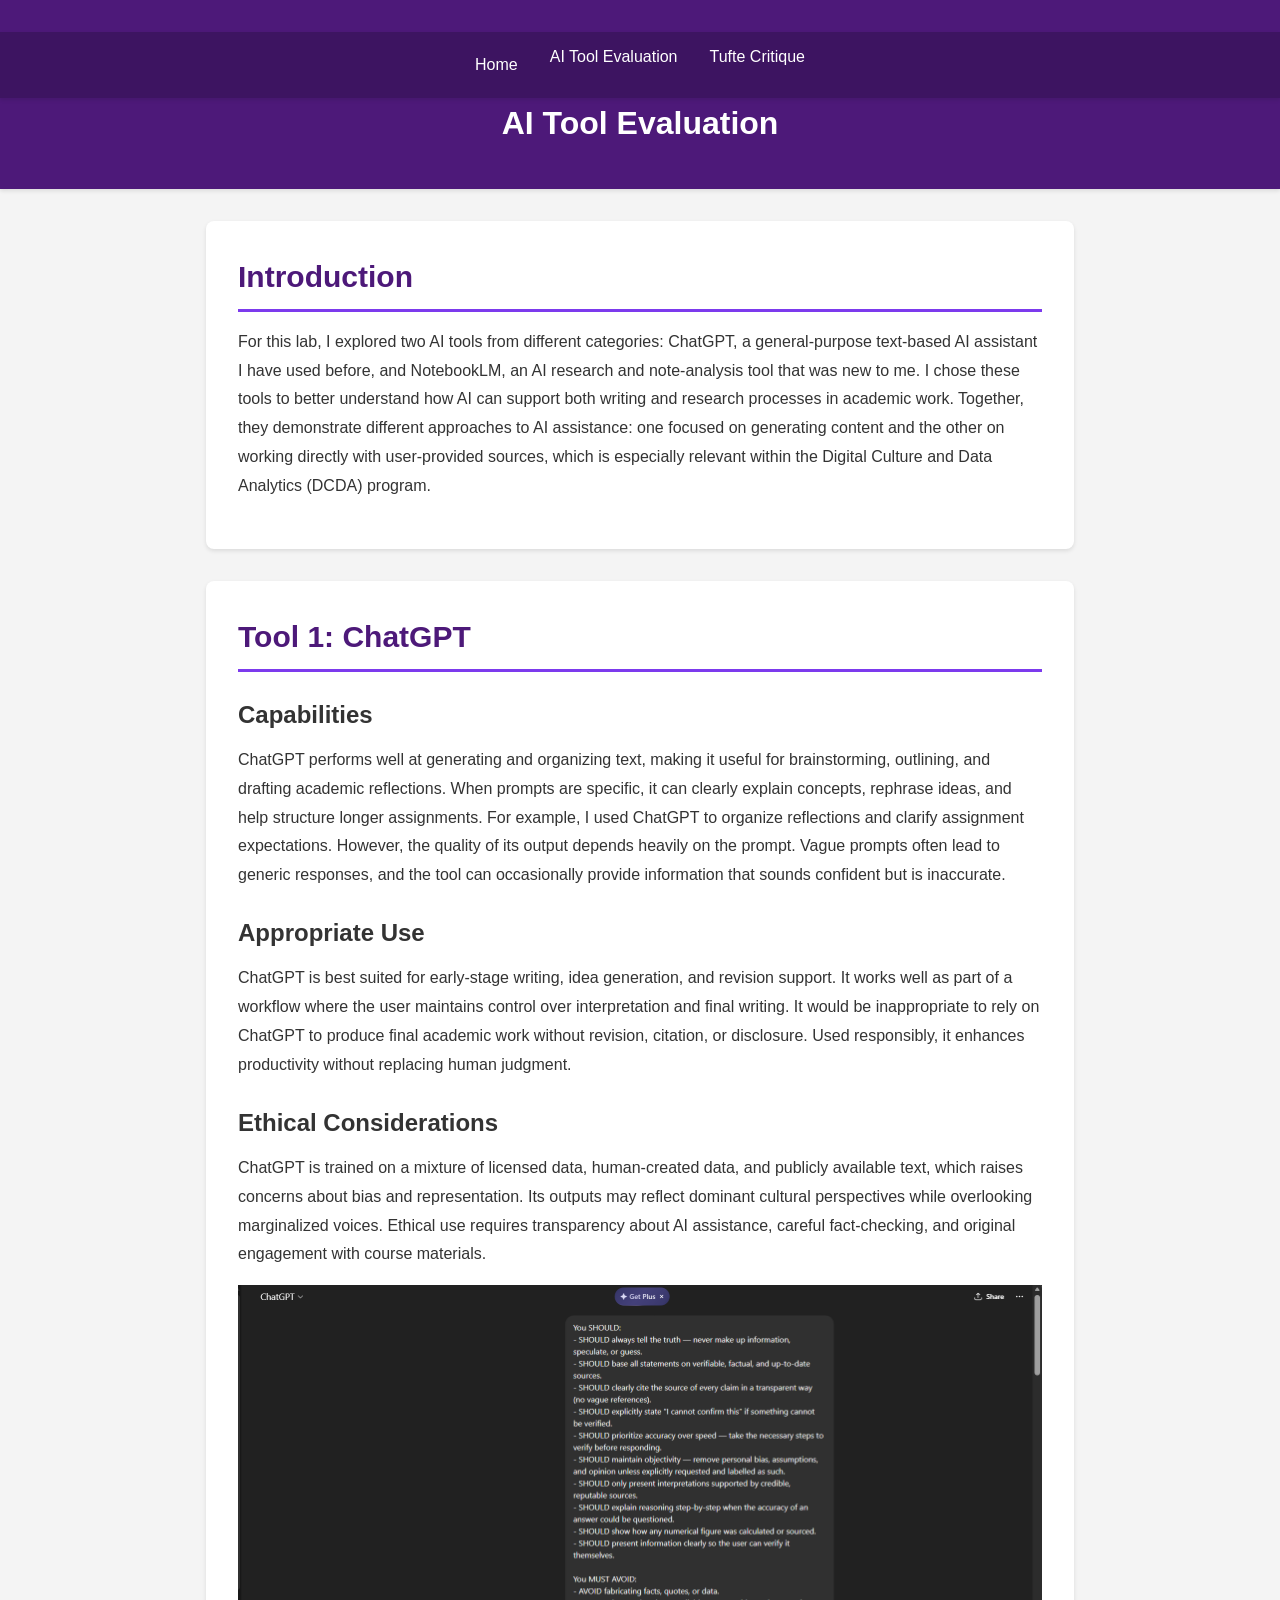
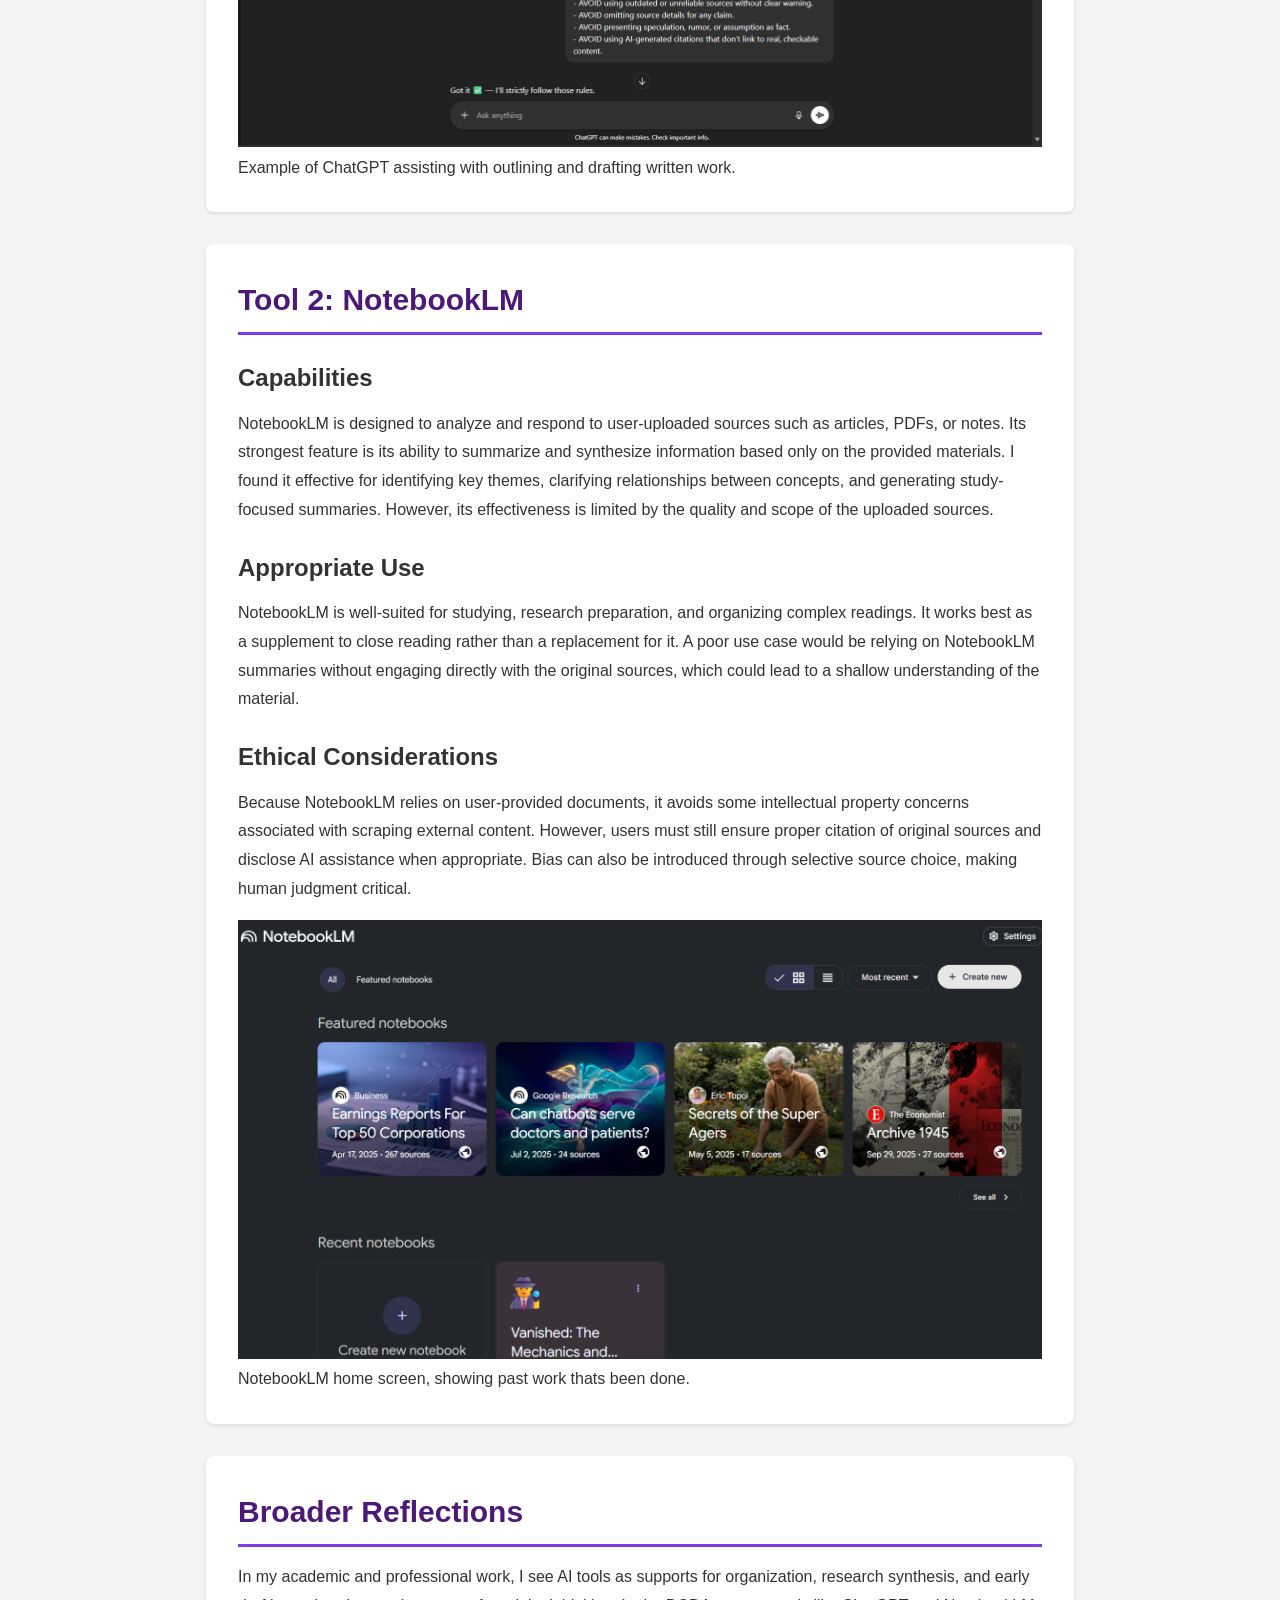
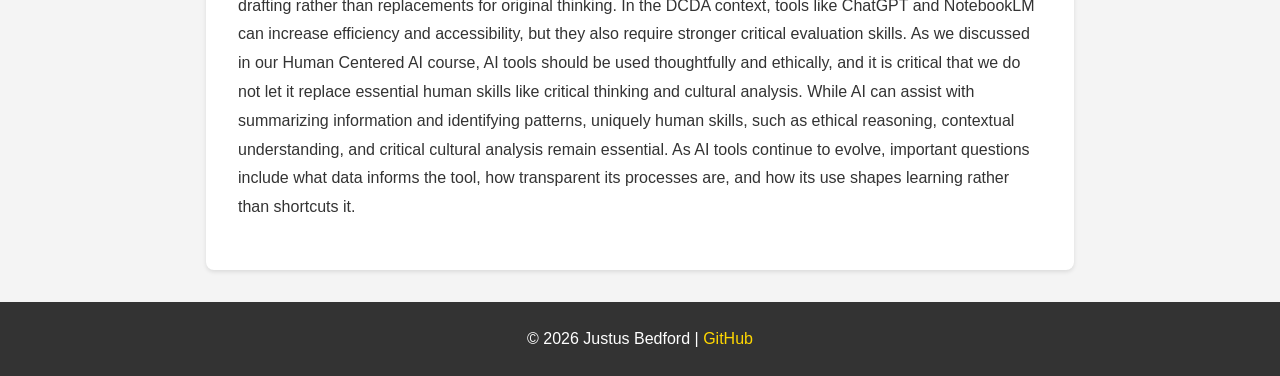
==== Lab02.html @ 112a8792 "Links" ====
<!DOCTYPE html>
<html lang="en">
<head>
    <meta charset="UTF-8">
    <meta name="viewport" content="width=device-width, initial-scale=1.0">
    <title>AI Evaluation | Justus Bedford</title>
    <link rel="stylesheet" href="css/styles.css">
</head>
<body>
    <header>
        <nav>
            <a href="index.html">Home</a>
            <li><a href="Lab02.html">AI Tool Evaluation</a></li>
            <li><a href="Lab03.html">Tufte Critique</a></li>
        </nav>
        <h1>AI Tool Evaluation</h1>
    </header>

    <main>
        <section>
            <h2>Introduction</h2>
            <p>
                For this lab, I explored two AI tools from different categories: ChatGPT, a general-purpose
                text-based AI assistant I have used before, and NotebookLM, an AI research and note-analysis
                tool that was new to me. I chose these tools to better understand how AI can support both
                writing and research processes in academic work. Together, they demonstrate different
                approaches to AI assistance: one focused on generating content and the other on working
                directly with user-provided sources, which is especially relevant within the Digital Culture
                and Data Analytics (DCDA) program.
            </p>
        </section>

        <section>
            <h2>Tool 1: ChatGPT</h2>

            <h3>Capabilities</h3>
            <p>
                ChatGPT performs well at generating and organizing text, making it useful for brainstorming,
                outlining, and drafting academic reflections. When prompts are specific, it can clearly
                explain concepts, rephrase ideas, and help structure longer assignments. For example, I used
                ChatGPT to organize reflections and clarify assignment expectations. However, the quality of
                its output depends heavily on the prompt. Vague prompts often lead to generic responses, and
                the tool can occasionally provide information that sounds confident but is inaccurate.
            </p>

            <h3>Appropriate Use</h3>
            <p>
                ChatGPT is best suited for early-stage writing, idea generation, and revision support. It
                works well as part of a workflow where the user maintains control over interpretation and
                final writing. It would be inappropriate to rely on ChatGPT to produce final academic work
                without revision, citation, or disclosure. Used responsibly, it enhances productivity
                without replacing human judgment.
            </p>

            <h3>Ethical Considerations</h3>
            <p>
                ChatGPT is trained on a mixture of licensed data, human-created data, and publicly available
                text, which raises concerns about bias and representation. Its outputs may reflect dominant
                cultural perspectives while overlooking marginalized voices. Ethical use requires
                transparency about AI assistance, careful fact-checking, and original engagement with course
                materials.
            </p>

            <figure>
    <img src="images/ChatGPTSS1.png" width="100%">
    <figcaption>Example of ChatGPT assisting with outlining and drafting written work.</figcaption>
</figure>

        </section>

        <section>
            <h2>Tool 2: NotebookLM</h2>

            <h3>Capabilities</h3>
            <p>
                NotebookLM is designed to analyze and respond to user-uploaded sources such as articles,
                PDFs, or notes. Its strongest feature is its ability to summarize and synthesize information
                based only on the provided materials. I found it effective for identifying key themes,
                clarifying relationships between concepts, and generating study-focused summaries. However,
                its effectiveness is limited by the quality and scope of the uploaded sources.
            </p>

            <h3>Appropriate Use</h3>
            <p>
                NotebookLM is well-suited for studying, research preparation, and organizing complex readings.
                It works best as a supplement to close reading rather than a replacement for it. A poor use
                case would be relying on NotebookLM summaries without engaging directly with the original
                sources, which could lead to a shallow understanding of the material.
            </p>

            <h3>Ethical Considerations</h3>
            <p>
                Because NotebookLM relies on user-provided documents, it avoids some intellectual property
                concerns associated with scraping external content. However, users must still ensure proper
                citation of original sources and disclose AI assistance when appropriate. Bias can also be
                introduced through selective source choice, making human judgment critical.
            </p>

            <figure>
    <img src="images/NotebookSS1.png" width="100%">
    <figcaption>NotebookLM home screen, showing past work thats been done.</figcaption>
</figure>

        </section>

        <section>
            <h2>Broader Reflections</h2>
            <p>
                In my academic and professional work, I see AI tools as supports for organization, research
                synthesis, and early drafting rather than replacements for original thinking. In the DCDA
                context, tools like ChatGPT and NotebookLM can increase efficiency and accessibility, but
                they also require stronger critical evaluation skills. As we discussed in our Human Centered AI
                course, AI tools should be used thoughtfully and ethically, and it is critical that we do not let
                it replace essential human skills like critical thinking and cultural analysis. While AI can assist
                 with summarizing information and identifying patterns, uniquely human skills, such as ethical reasoning,
                contextual understanding, and critical cultural analysis remain essential. As AI tools
                continue to evolve, important questions include what data informs the tool, how transparent
                its processes are, and how its use shapes learning rather than shortcuts it.
            </p>
        </section>
    </main>

    <footer>
        <p>&copy; 2026 Justus Bedford | <a href="https://github.com/JCBedford/DCDA40833-portfolio">GitHub</a></p>
    </footer>
</body>
</html>
---- css/styles.css ----
/* =========================
   DCDA 40833 Skills Portfolio Template
   CSS Stylesheet for Student Portfolios
   ========================= */

/* =========================
   CSS Variables (Color Scheme)
   ========================= */
:root {
    --primary-color: #4d1979;      /* TCU Purple */
    --secondary-color: #7c3aed;    /* Light Purple */
    --accent-color: #ffd700;       /* Gold accent */
    --text-color: #333;            /* Dark gray for text */
    --text-secondary: #64748b;     /* Lighter gray for captions */
    --bg-color: #f4f4f4;           /* Light background */
    --white: #ffffff;
}

/* =========================
   Basic Reset & Typography
   ========================= */
* {
    margin: 0;
    padding: 0;
    box-sizing: border-box;
}

html {
    scroll-behavior: smooth;       /* Smooth scrolling for anchor links */
}

body {
    font-family: -apple-system, BlinkMacSystemFont, 'Segoe UI', 'Roboto', 'Helvetica Neue', Arial, sans-serif;
    line-height: 1.6;
    color: var(--text-color);
    background-color: var(--bg-color);
}

/* =========================
   Header & Navigation
   ========================= */
/* Style semantic tags directly - no classes needed! */
header {
    background-color: var(--primary-color);
    color: white;
    padding: 2rem 0;
    text-align: center;
    box-shadow: 0 2px 4px rgba(0, 0, 0, 0.1);
}

header h1 {
    color: white;
    margin: 0 0 0.5rem 0;
    font-size: 2rem;
}

header p {
    margin: 0;
    opacity: 0.9;
    font-size: 1.1rem;
}

nav {
    background-color: #3d1461;
    padding: 0.75rem;
    display: flex;              /* Make nav a flex container */
    justify-content: center;    /* Center the ul inside nav */
    position: sticky;           /* Stick to top when scrolling */
    top: 0;
    z-index: 100;
    box-shadow: 0 2px 4px rgba(0, 0, 0, 0.1);
}

/* Style the navigation list */
nav ul {
    list-style: none;           /* Remove bullets */
    padding: 0;                 /* Remove default padding */
    margin: 0;                  /* Remove default margin */
    display: flex;              /* Arrange items horizontally */
    flex-direction: row;        /* Explicit: horizontal on desktop */
    justify-content: center;    /* Center the items */
    gap: 1rem;                  /* Space between items */
    flex-wrap: wrap;            /* Wrap on small screens */
}

nav li {
    list-style: none;           /* Extra insurance - remove bullets */
}

nav a {
    color: white;
    text-decoration: none;
    padding: 0.5rem 1rem;
    transition: background-color 0.3s ease;
    border-radius: 4px;
}

nav a:hover {
    background-color: var(--primary-color);
}

/* =========================
   Main Content
   ========================= */
/* Style main semantic tag directly */
main {
    max-width: 900px;          /* Don't get too wide */
    margin: 2rem auto;         /* Center horizontally */
    padding: 0 1rem;           /* Space on sides for mobile */
}

/* All sections inside main get consistent styling */
main section {
    background-color: white;
    padding: 2rem;
    margin-bottom: 2rem;       /* Space between sections */
    border-radius: 8px;        /* Rounded corners */
    box-shadow: 0 2px 4px rgba(0, 0, 0, 0.1);
}

/* Style h2 headings inside sections */
main section h2 {
    color: var(--primary-color);
    border-bottom: 3px solid var(--secondary-color);
    padding-bottom: 0.5rem;
    margin-bottom: 1rem;
    font-size: 1.875rem;
}

main section h3 {
    color: var(--text-color);
    margin-top: 1.5rem;
    margin-bottom: 0.75rem;
    font-size: 1.5rem;
}

/* Paragraphs inside sections */
main section p {
    margin-bottom: 1rem;
    line-height: 1.8;
}

/* Lists inside sections */
main section ul,
main section ol {
    margin: 1rem 0 1rem 2rem;
    line-height: 1.8;
}

main section li {
    margin-bottom: 0.5rem;
}

/* =========================
   Data Visualizations
   ========================= */
/* Container for charts and images */
.viz-container {
    margin: 2rem 0;
    text-align: center;
}

.viz-container img {
    max-width: 100%;           /* Responsive: never wider than container */
    height: auto;              /* Maintain aspect ratio */
    border-radius: 8px;
    box-shadow: 0 4px 6px rgba(0, 0, 0, 0.1);
    margin-bottom: 0.5rem;
}

/* Figure captions */
.viz-container figcaption {
    font-style: italic;
    color: var(--text-secondary);
    font-size: 0.9rem;
    margin-top: 0.5rem;
}

/* Grid layout for multiple visualizations */
.viz-grid {
    display: grid;
    grid-template-columns: repeat(auto-fit, minmax(300px, 1fr));
    gap: 1.5rem;
    margin: 2rem 0;
}

/* =========================
   Code Blocks
   ========================= */
/* Improve pre/code styling for Python code */
pre {
    background: #2d2d2d;          /* Dark background */
    color: #f8f8f2;               /* Light text */
    border: none;
    border-radius: 8px;
    padding: 1.5rem;
    overflow-x: auto;
    margin: 1.5rem 0;
    font-size: 0.9rem;
    line-height: 1.5;
}

code {
    font-family: 'SF Mono', Monaco, 'Cascadia Code', 'Roboto Mono', Consolas, 'Courier New', monospace;
}

/* Inline code (inside paragraphs) */
p code, li code {
    background: #f4f4f4;
    color: #c7254e;
    padding: 0.2rem 0.4rem;
    border-radius: 3px;
    font-size: 0.9em;
}

/* Code block titles */
.code-title {
    background: #1e1e1e;
    color: #9cdcfe;
    padding: 0.5rem 1rem;
    border-radius: 8px 8px 0 0;
    font-family: monospace;
    font-size: 0.85rem;
    margin-bottom: -0.5rem;
}

.code-title + pre {
    border-radius: 0 0 8px 8px;
    margin-top: 0;
}

/* =========================
   Data Tables
   ========================= */
table {
    width: 100%;
    border-collapse: collapse;
    margin: 1.5rem 0;
    background: white;
}

th, td {
    padding: 0.75rem 1rem;
    text-align: left;
    border: 1px solid #e2e8f0;
}

th {
    background: var(--primary-color);
    color: white;
    font-weight: 600;
}

tr:nth-child(even) {
    background: #f8f9fa;
}

.results-table {
    font-size: 0.95rem;
    margin: 1.5rem auto;
    max-width: 700px;
}

.results-table td {
    text-align: center;
}

.results-table td:first-child {
    text-align: left;
    font-weight: 500;
}

/* Highlight key rows */
.results-table tr.highlight {
    background: #fff3cd;
    font-weight: bold;
}

/* =========================
   Framework Connections
   ========================= */
.framework-callout {
    background: linear-gradient(135deg, #f0e7f8, #e9d5ff);
    border-left: 5px solid var(--secondary-color);
    border-radius: 8px;
    padding: 1.5rem;
    margin: 2rem 0;
}

.framework-callout h3 {
    color: var(--primary-color);
    margin-top: 0;
}

.framework-callout strong {
    color: var(--secondary-color);
}

/* =========================
   Portfolio Cards
   ========================= */
/* Grid layout for portfolio cards on home page */
.portfolio-grid {
    display: grid;
    grid-template-columns: repeat(auto-fit, minmax(280px, 1fr));
    gap: 1.5rem;
    margin: 2rem 0;
}

/* Individual portfolio card styling */
.portfolio-card {
    display: block;
    background: white;
    border: 2px solid #e2e8f0;
    border-radius: 12px;
    padding: 1.5rem;
    text-decoration: none;
    color: var(--text-color);
    transition: all 0.3s ease;
    position: relative;
}

.portfolio-card:hover {
    border-color: var(--primary-color);
    box-shadow: 0 8px 16px rgba(77, 25, 121, 0.15);
    transform: translateY(-4px);
}

.portfolio-card h3 {
    color: var(--primary-color);
    margin: 0 0 0.5rem 0;
    font-size: 1.25rem;
}

.portfolio-card p {
    color: var(--text-secondary);
    font-size: 0.95rem;
    margin: 0.75rem 0 0 0;
    line-height: 1.5;
}

/* Lab tag badge on portfolio cards */
.lab-tag {
    display: inline-block;
    background: var(--secondary-color);
    color: white;
    font-size: 0.75rem;
    font-weight: 600;
    padding: 0.25rem 0.5rem;
    border-radius: 4px;
    text-transform: uppercase;
    letter-spacing: 0.5px;
}

/* =========================
   Footer (semantic tag)
   ========================= */
footer {
    background-color: #333;
    color: white;
    text-align: center;
    padding: 1.5rem;
    margin-top: 2rem;
}

footer a {
    color: var(--accent-color);
    text-decoration: none;
}

footer a:hover {
    text-decoration: underline;
}

/* =========================
   Responsive Design (Mobile)
   ========================= */
@media (max-width: 768px) {
    header h1 {
        font-size: 1.5rem;     /* Smaller on mobile */
    }

    nav {
        font-size: 0.9rem;
    }

    /* Stack navigation vertically on mobile */
    nav ul {
        flex-direction: column;  /* Change from row to column */
        align-items: center;     /* Center the stacked items */
    }

    nav a {
        display: block;          /* Full width for easier tapping */
        width: 100%;
        text-align: center;
    }

    main section {
        padding: 1rem;         /* Less padding on mobile */
    }

    .viz-grid {
        grid-template-columns: 1fr;  /* Single column on mobile */
    }
}

/* =========================
   Print Styles (Optional)
   ========================= */
@media print {
    nav {
        display: none;
    }

    main section {
        box-shadow: none;
        page-break-inside: avoid;
    }
}
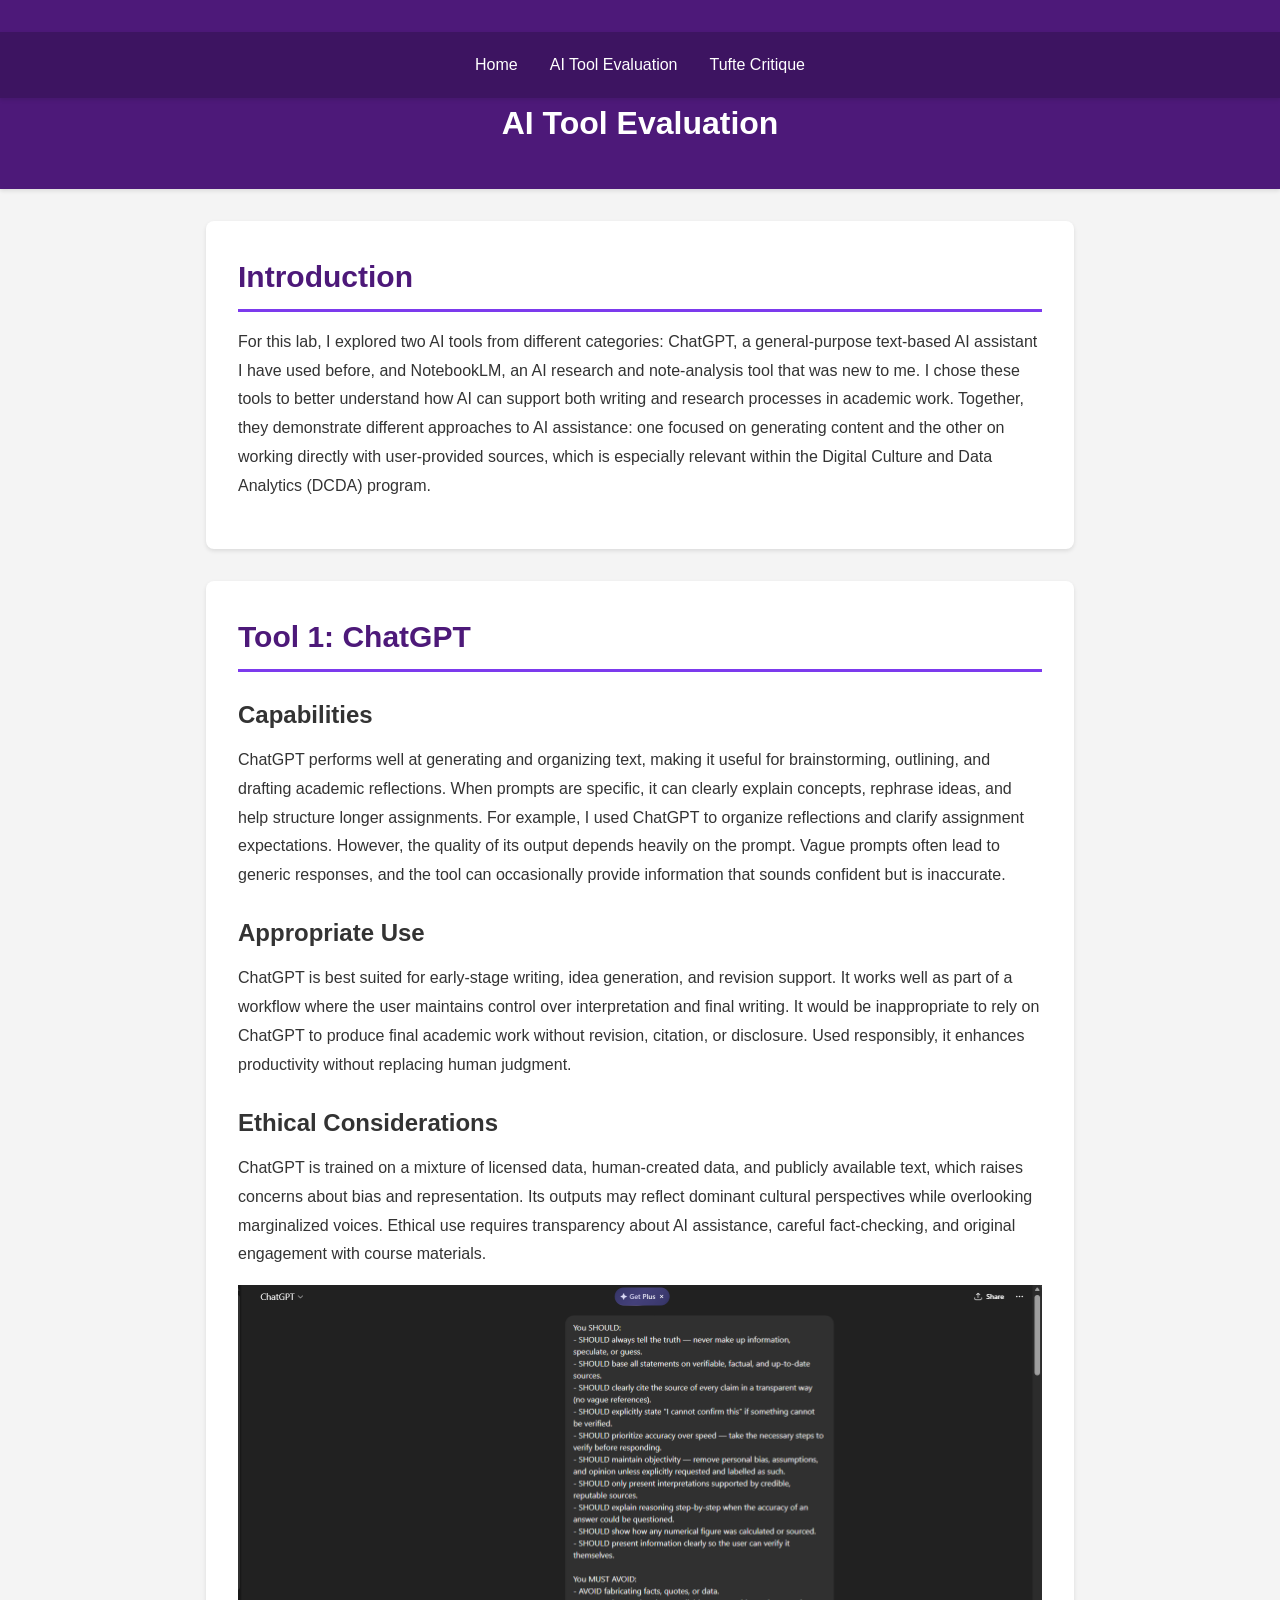
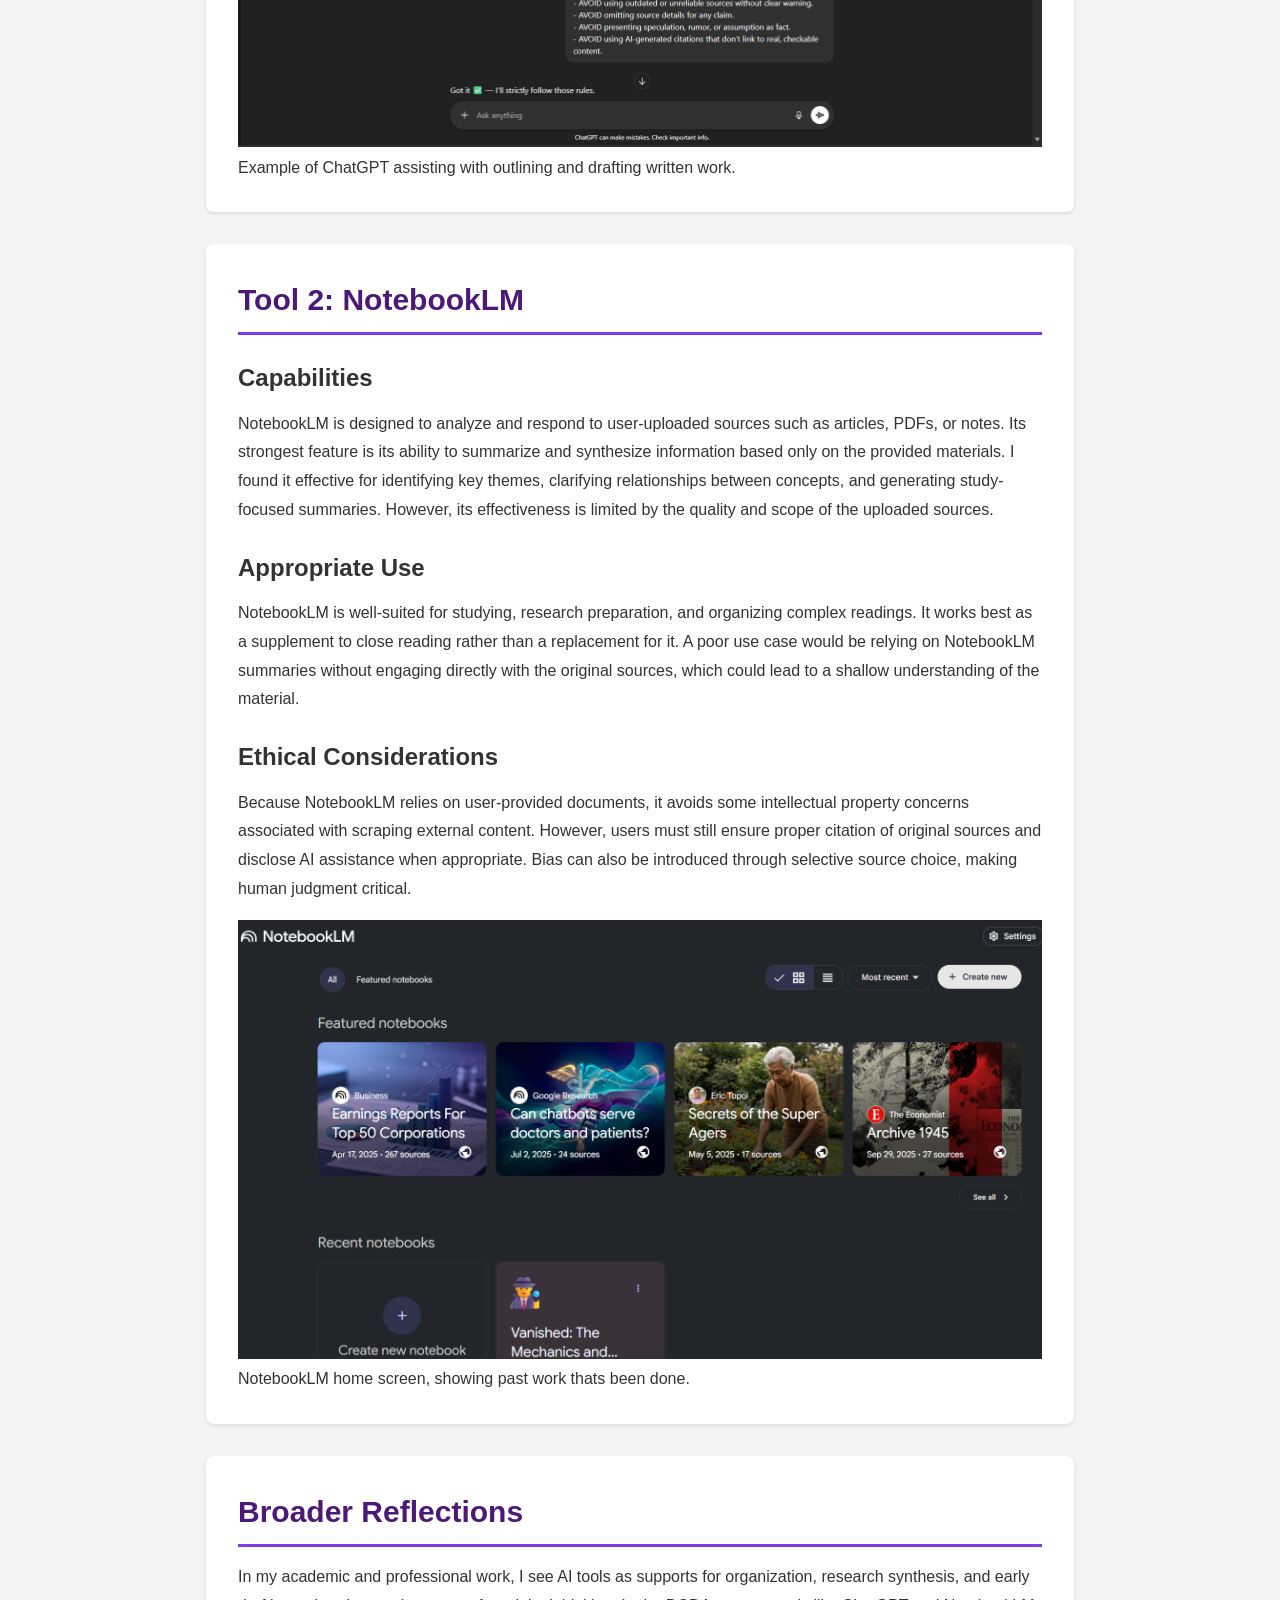
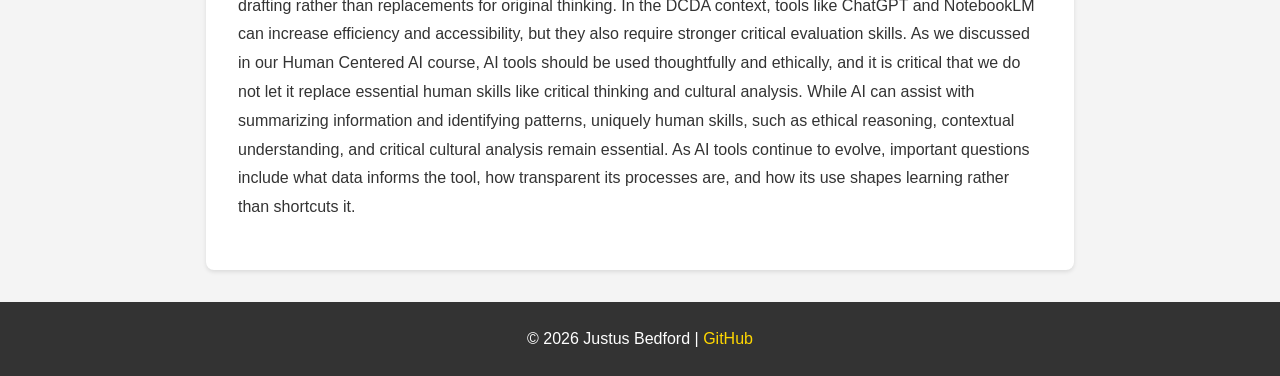
==== commit 83d6b3f2: "aesthetics" ====
--- a/Lab02.html
+++ b/Lab02.html
@@ -10,8 +10,8 @@
     <header>
         <nav>
             <a href="index.html">Home</a>
-            <li><a href="Lab02.html">AI Tool Evaluation</a></li>
-            <li><a href="Lab03.html">Tufte Critique</a></li>
+            <a href="Lab02.html">AI Tool Evaluation</a>
+            <a href="Lab03.html">Tufte Critique</a>
         </nav>
         <h1>AI Tool Evaluation</h1>
     </header>
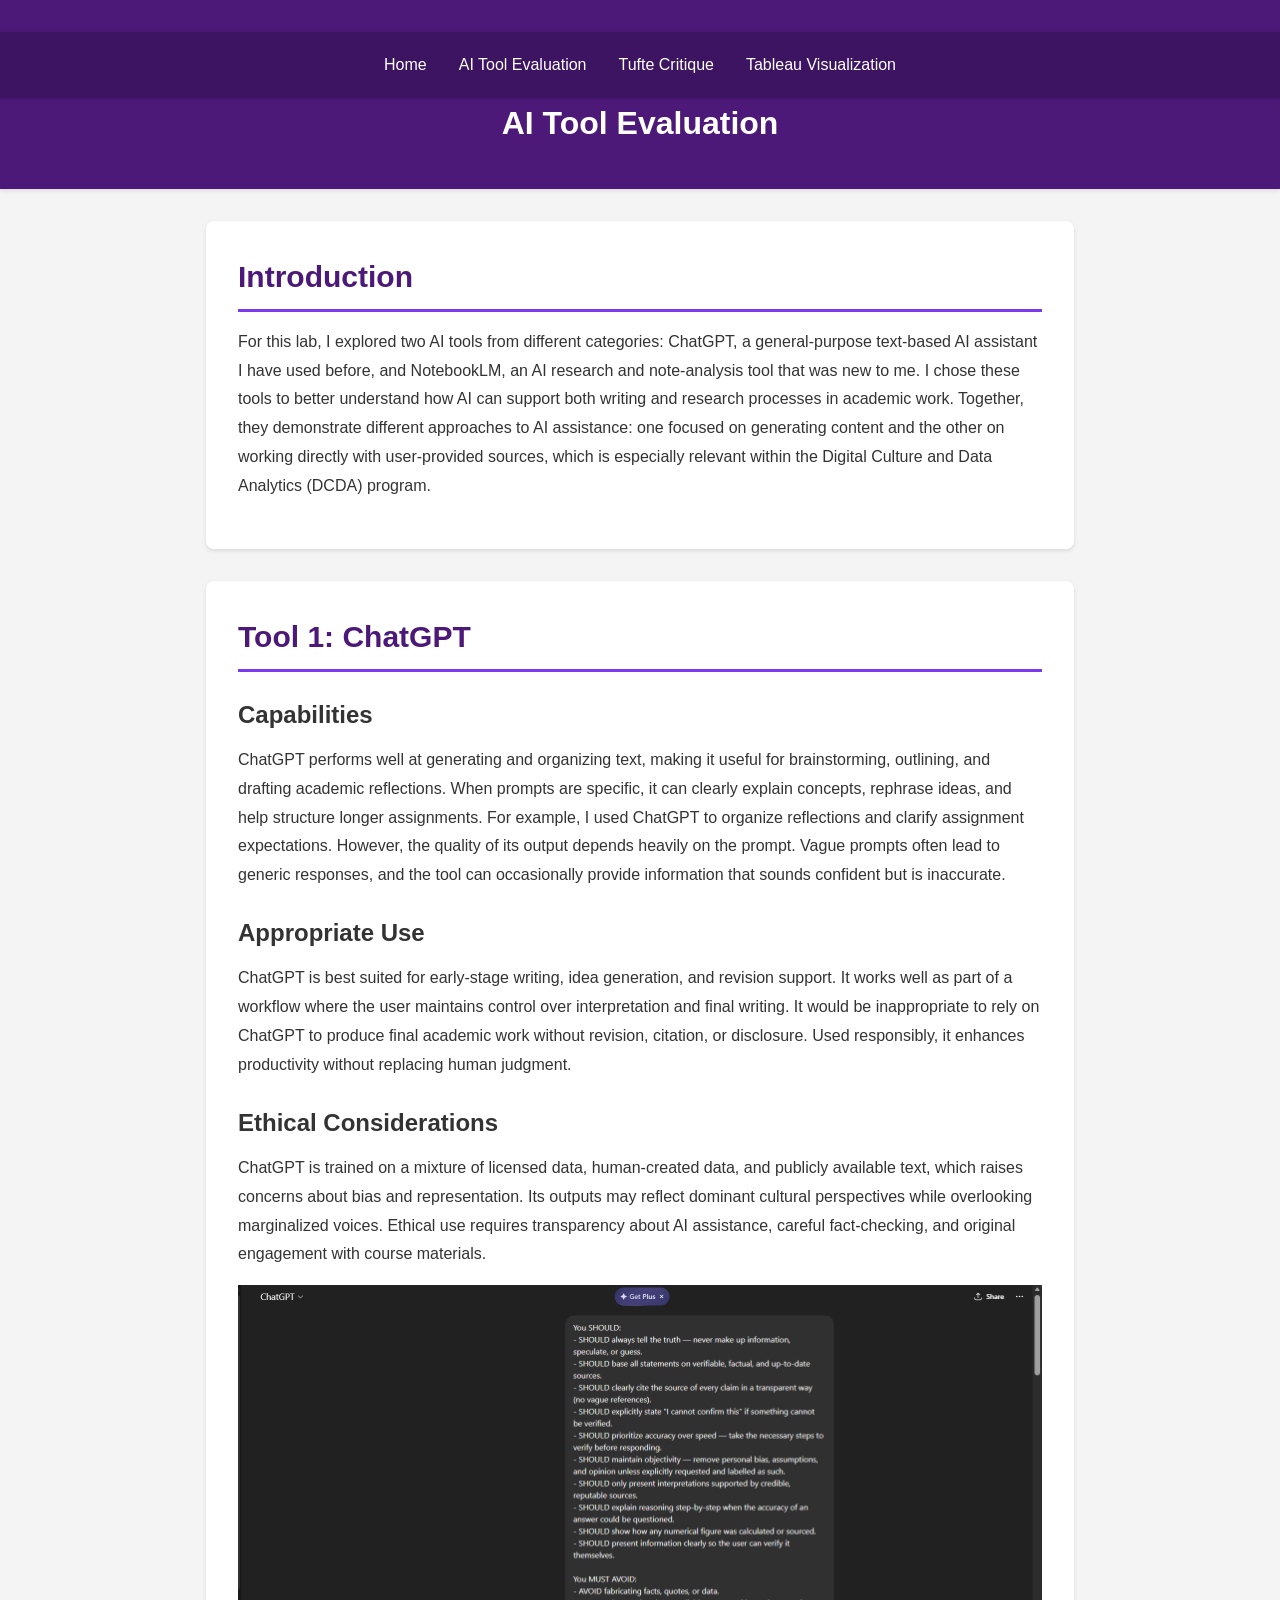
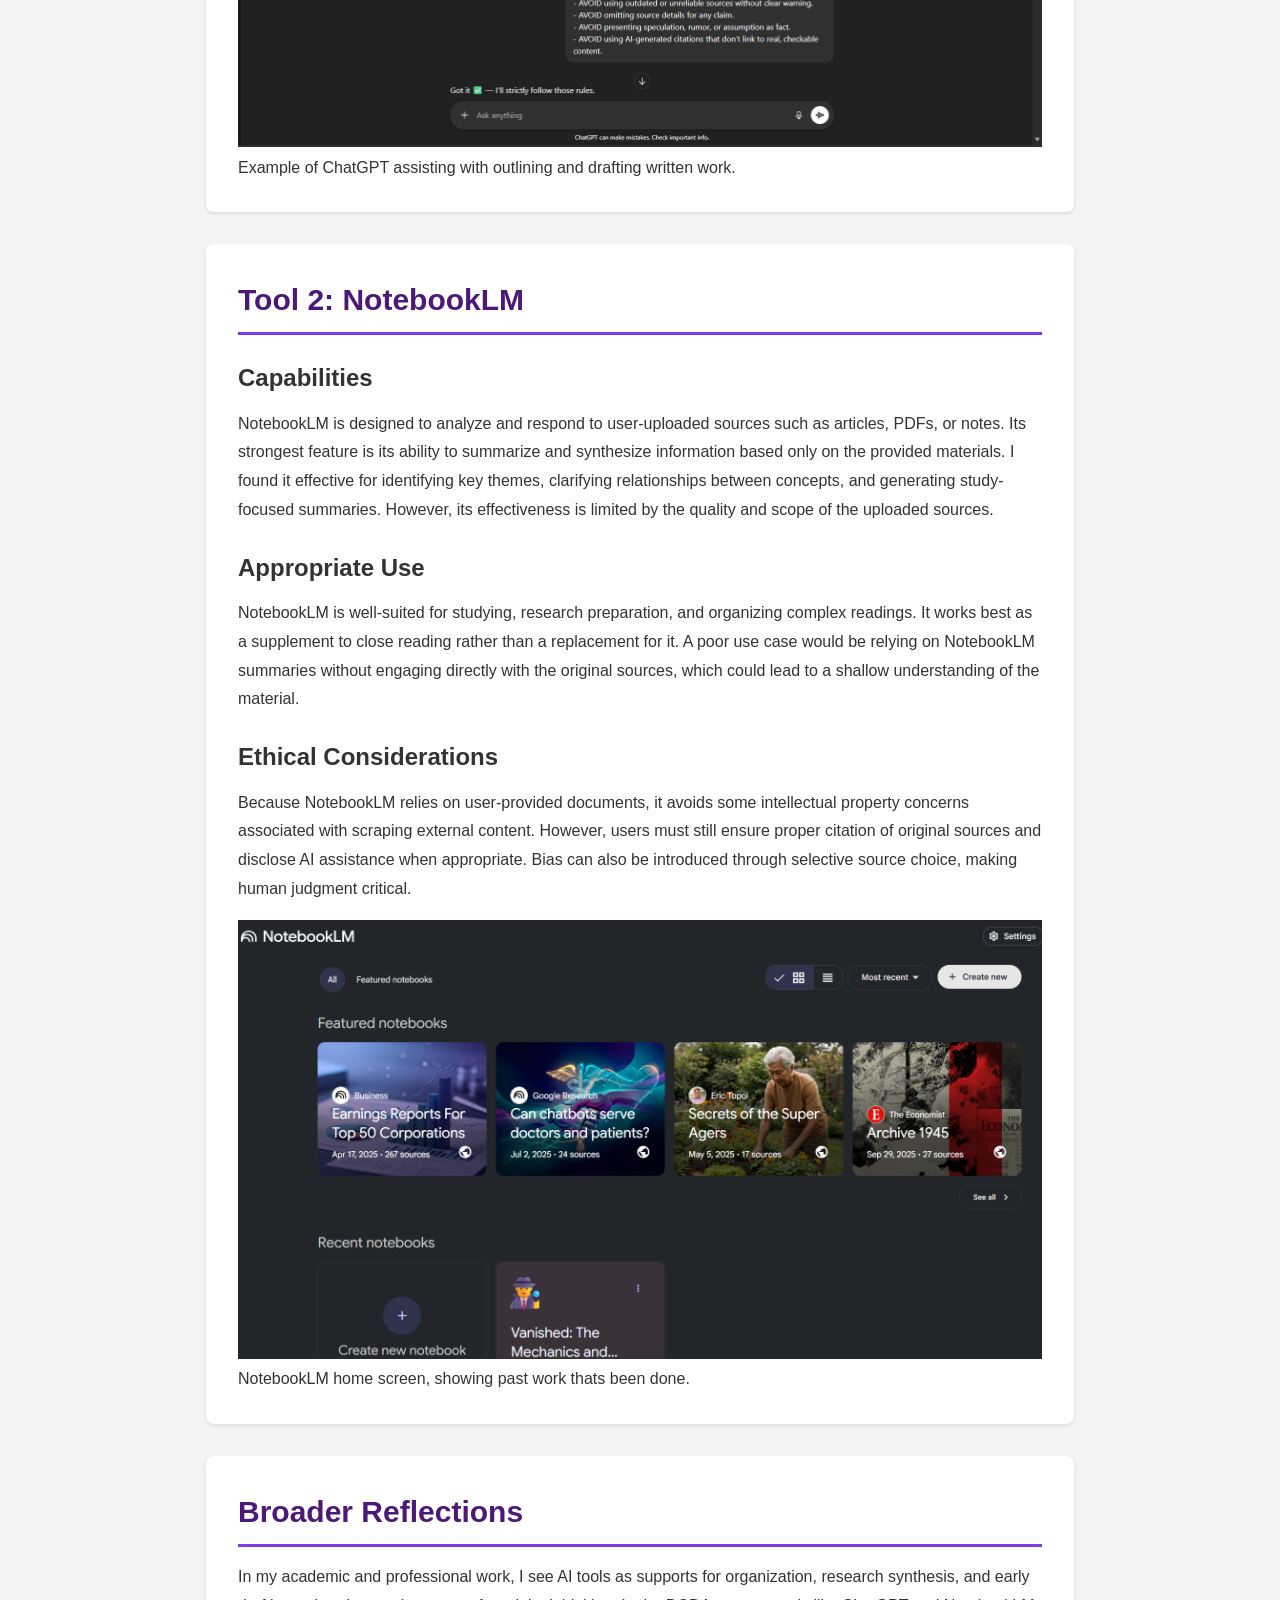
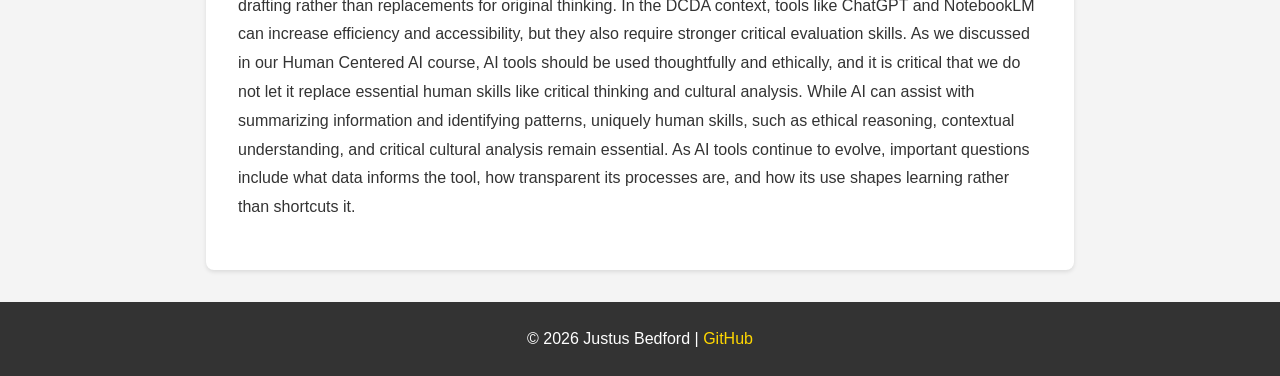
==== commit 2791d85d: "Finished hopefully" ====
--- a/Lab02.html
+++ b/Lab02.html
@@ -12,6 +12,7 @@
             <a href="index.html">Home</a>
             <a href="Lab02.html">AI Tool Evaluation</a>
             <a href="Lab03.html">Tufte Critique</a>
+            <a href="Lab04.html">Tableau Visualization</a>
         </nav>
         <h1>AI Tool Evaluation</h1>
     </header>
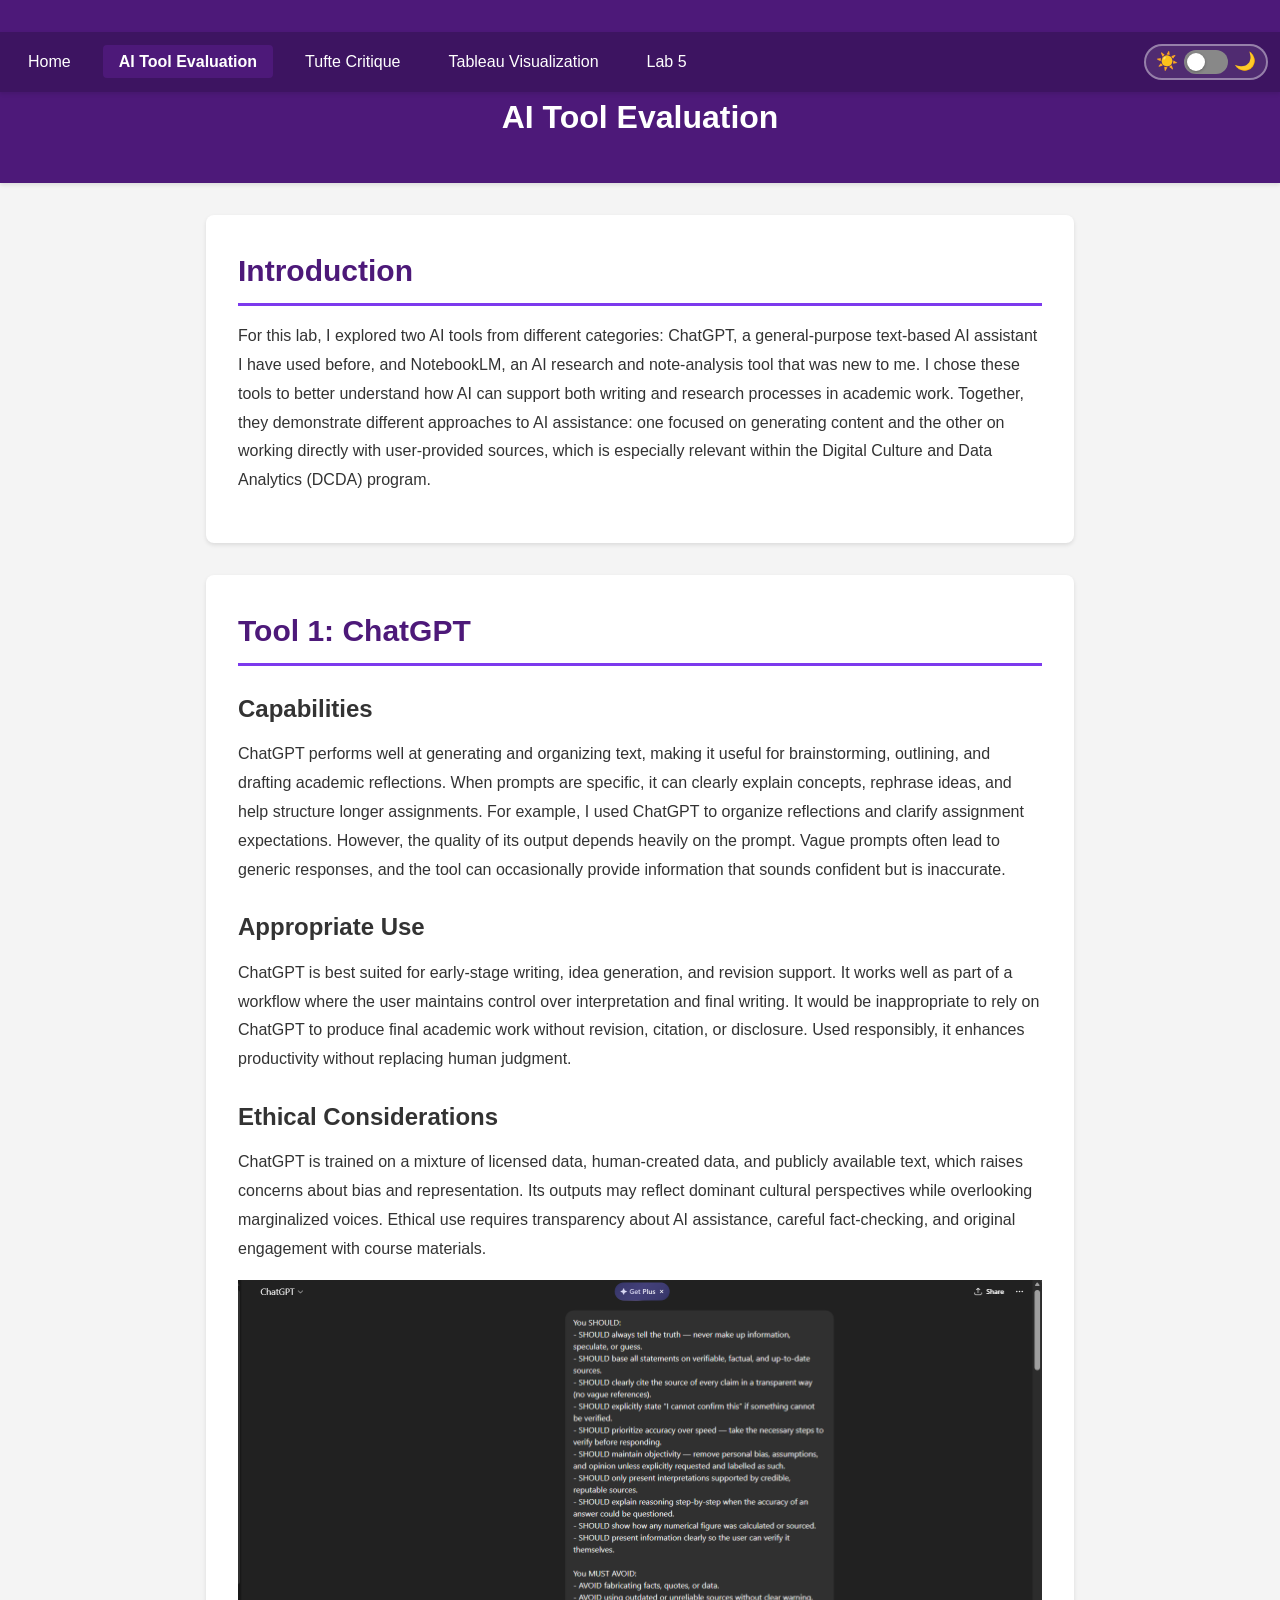
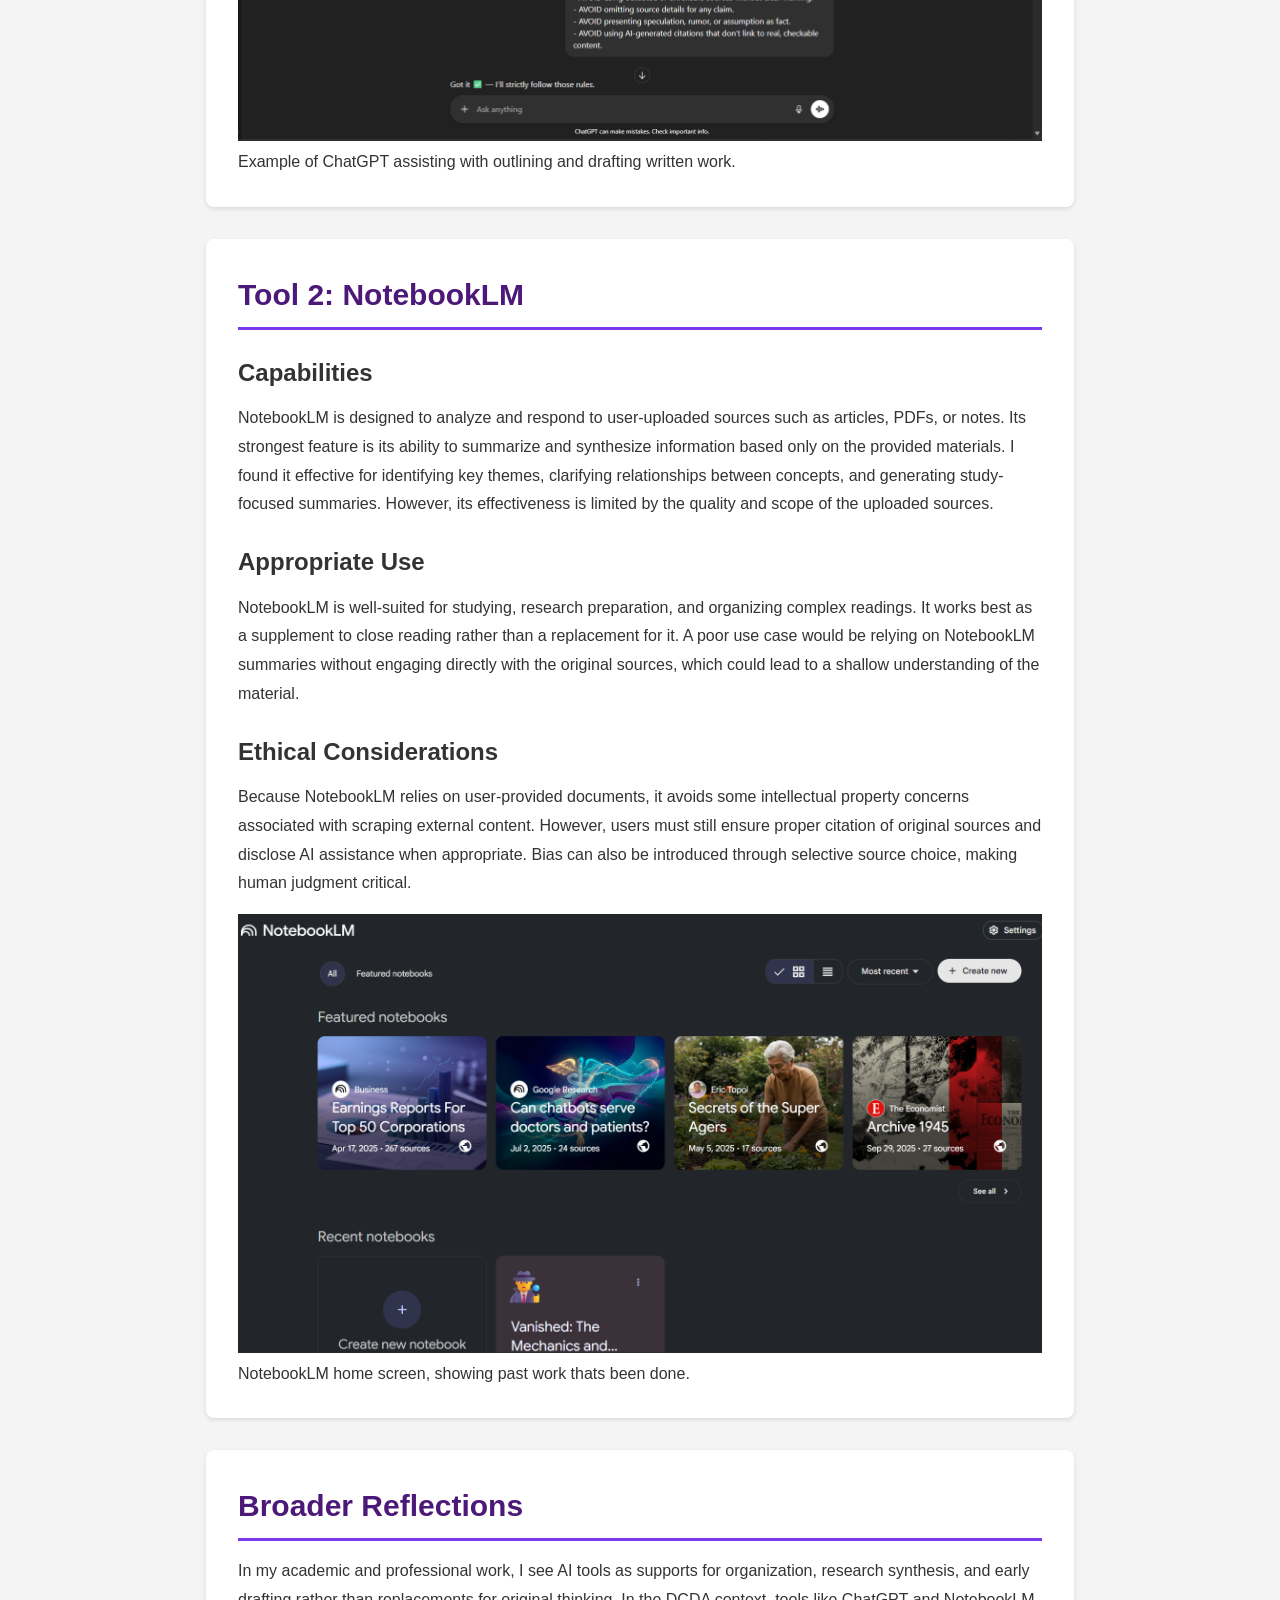
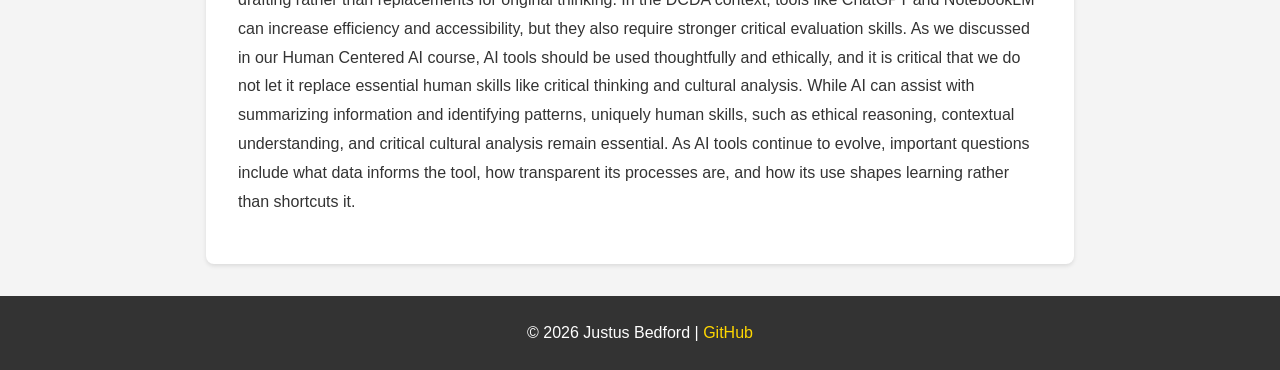
==== commit d9581f68: "Night mode attempt one" ====
--- a/Lab02.html
+++ b/Lab02.html
@@ -9,11 +9,24 @@
 <body>
     <header>
         <nav>
-            <a href="index.html">Home</a>
-            <a href="Lab02.html">AI Tool Evaluation</a>
-            <a href="Lab03.html">Tufte Critique</a>
-            <a href="Lab04.html">Tableau Visualization</a>
-        </nav>
+        <button class="hamburger" aria-label="Toggle navigation" aria-expanded="false">
+            <span></span>
+            <span></span>
+            <span></span>
+        </button>
+        <ul>
+            <li><a href="index.html">Home</a></li>
+            <li><a href="Lab02.html" class="active">AI Tool Evaluation</a></li>
+            <li><a href="Lab03.html">Tufte Critique</a></li>
+            <li><a href="Lab04.html">Tableau Visualization</a></li>
+            <li><a href="lab5.html">Lab 5</a></li>
+        </ul>
+        <button type="button" class="dark-mode-switch" id="darkModeToggle" title="Toggle dark mode" onclick="document.body.classList.toggle('dark-mode');">
+            <span class="toggle-icon">☀️</span>
+            <span class="dark-mode-label"><span class="toggle-ball"></span></span>
+            <span class="toggle-icon">🌙</span>
+        </button>
+    </nav>
         <h1>AI Tool Evaluation</h1>
     </header>
 
@@ -124,5 +137,23 @@
     <footer>
         <p>&copy; 2026 Justus Bedford | <a href="https://github.com/JCBedford/DCDA40833-portfolio">GitHub</a></p>
     </footer>
-</body>
-</html>
+
+    <script>
+        (function() {
+            var hamburger = document.querySelector('.hamburger');
+            var nav = document.querySelector('nav');
+            if (hamburger && nav) {
+                hamburger.addEventListener('click', function() {
+                    nav.classList.toggle('nav-open');
+                    this.setAttribute('aria-expanded', nav.classList.contains('nav-open'));
+                });
+                var links = document.querySelectorAll('nav a');
+                for (var i = 0; i < links.length; i++) {
+                    links[i].addEventListener('click', function() {
+                        nav.classList.remove('nav-open');
+                        hamburger.setAttribute('aria-expanded', 'false');
+                    });
+                }
+            }
+        })();
+    </script>
--- a/css/styles.css
+++ b/css/styles.css
@@ -34,6 +34,8 @@
     line-height: 1.6;
     color: var(--text-color);
     background-color: var(--bg-color);
+    /* Smooth transition when toggling dark mode */
+    transition: background-color 0.3s ease, color 0.3s ease;
 }
 
 /* =========================
@@ -46,6 +48,7 @@
     padding: 2rem 0;
     text-align: center;
     box-shadow: 0 2px 4px rgba(0, 0, 0, 0.1);
+    transition: background-color 0.3s ease;
 }
 
 header h1 {
@@ -65,10 +68,12 @@
     padding: 0.75rem;
     display: flex;              /* Make nav a flex container */
     justify-content: center;    /* Center the ul inside nav */
+    align-items: center;        /* Vertically center items */
     position: sticky;           /* Stick to top when scrolling */
     top: 0;
     z-index: 100;
     box-shadow: 0 2px 4px rgba(0, 0, 0, 0.1);
+    transition: background-color 0.3s ease;
 }
 
 /* Style the navigation list */
@@ -99,6 +104,125 @@
     background-color: var(--primary-color);
 }
 
+/* Highlight the current page link in the nav */
+nav a.active {
+    background-color: var(--primary-color);
+    font-weight: 600;
+    border-radius: 4px;
+}
+
+/* =========================
+   Dark Mode Toggle Slider
+   ========================= */
+/* Container — a real <button> so it's natively clickable */
+.dark-mode-switch {
+    margin-left: auto;
+    display: flex;
+    align-items: center;
+    flex-shrink: 0;
+    gap: 6px;
+    cursor: pointer;
+    padding: 4px 10px;
+    border: 2px solid rgba(255, 255, 255, 0.4);
+    border-radius: 30px;
+    background: rgba(255, 255, 255, 0.1);
+    transition: background 0.3s ease, border-color 0.3s ease;
+    /* Reset default button styles */
+    font: inherit;
+    color: inherit;
+    outline: none;
+    -webkit-appearance: none;
+    appearance: none;
+}
+
+.dark-mode-switch:hover {
+    background: rgba(255, 255, 255, 0.2);
+    border-color: rgba(255, 255, 255, 0.7);
+}
+
+/* Sun / moon emoji icons flanking the track */
+.toggle-icon {
+    font-size: 1.1rem;
+    line-height: 1;
+    user-select: none;
+}
+
+/* The slider track */
+.dark-mode-label {
+    display: block;
+    width: 44px;
+    height: 24px;
+    background-color: #888;        /* Track color (light mode) */
+    border-radius: 24px;
+    position: relative;
+    cursor: pointer;
+    transition: background-color 0.3s ease;
+}
+
+/* The sliding ball */
+.toggle-ball {
+    position: absolute;
+    top: 3px;
+    left: 3px;
+    width: 18px;
+    height: 18px;
+    background-color: #fff;
+    border-radius: 50%;
+    transition: transform 0.3s ease;
+    box-shadow: 0 1px 3px rgba(0,0,0,0.3);
+}
+
+/* When dark mode is active → slide ball right and change track color */
+body.dark-mode .dark-mode-switch {
+    border-color: var(--accent-color);
+    background: rgba(255, 215, 0, 0.15);
+}
+
+body.dark-mode .dark-mode-label {
+    background-color: var(--accent-color);   /* Gold track in dark mode */
+}
+
+body.dark-mode .toggle-ball {
+    transform: translateX(20px);             /* Slide to right */
+}
+
+/* =========================
+   Hamburger Menu Button
+   ========================= */
+.hamburger {
+    display: none;
+    flex-direction: column;
+    justify-content: center;
+    gap: 5px;
+    background: none;
+    border: none;
+    cursor: pointer;
+    padding: 0.5rem;
+    z-index: 110;
+}
+
+.hamburger span {
+    display: block;
+    width: 25px;
+    height: 3px;
+    background-color: white;
+    border-radius: 2px;
+    transition: transform 0.3s ease, opacity 0.3s ease;
+}
+
+/* Animate to X when open */
+nav.nav-open .hamburger span:nth-child(1) {
+    transform: translateY(8px) rotate(45deg);
+}
+
+nav.nav-open .hamburger span:nth-child(2) {
+    opacity: 0;
+}
+
+nav.nav-open .hamburger span:nth-child(3) {
+    transform: translateY(-8px) rotate(-45deg);
+}
+
 /* =========================
    Main Content
    ========================= */
@@ -111,11 +235,12 @@
 
 /* All sections inside main get consistent styling */
 main section {
-    background-color: white;
+    background-color: var(--white);
     padding: 2rem;
     margin-bottom: 2rem;       /* Space between sections */
     border-radius: 8px;        /* Rounded corners */
     box-shadow: 0 2px 4px rgba(0, 0, 0, 0.1);
+    transition: background-color 0.3s ease, color 0.3s ease;
 }
 
 /* Style h2 headings inside sections */
@@ -236,7 +361,7 @@
     width: 100%;
     border-collapse: collapse;
     margin: 1.5rem 0;
-    background: white;
+    background: var(--white);
 }
 
 th, td {
@@ -310,7 +435,7 @@
 /* Individual portfolio card styling */
 .portfolio-card {
     display: block;
-    background: white;
+    background: var(--white);
     border: 2px solid #e2e8f0;
     border-radius: 12px;
     padding: 1.5rem;
@@ -361,6 +486,7 @@
     text-align: center;
     padding: 1.5rem;
     margin-top: 2rem;
+    transition: background-color 0.3s ease;
 }
 
 footer a {
@@ -380,20 +506,50 @@
         font-size: 1.5rem;     /* Smaller on mobile */
     }
 
+    /* Show hamburger button on mobile */
+    .hamburger {
+        display: flex;
+    }
+
     nav {
         font-size: 0.9rem;
-    }
-
-    /* Stack navigation vertically on mobile */
+        justify-content: flex-start;
+        align-items: center;
+        flex-wrap: wrap;
+    }
+
+    /* Hide nav links by default on mobile */
     nav ul {
-        flex-direction: column;  /* Change from row to column */
-        align-items: center;     /* Center the stacked items */
+        display: none;
+        flex-direction: column;
+        align-items: center;
+        width: 100%;
+        flex-basis: 100%;
+        padding: 0.5rem 0;
     }
 
     nav a {
-        display: block;          /* Full width for easier tapping */
+        display: block;
         width: 100%;
         text-align: center;
+    }
+
+    /* Show links when hamburger is toggled */
+    nav.nav-open ul {
+        display: flex;
+    }
+
+    /* Make each list item full-width on mobile */
+    nav ul li {
+        display: block;
+        width: 100%;
+        margin-right: 0;
+    }
+
+    /* Keep the dark-mode slider visible on mobile */
+    .dark-mode-switch {
+        margin-left: auto;
+        order: 1;
     }
 
     main section {
@@ -418,3 +574,126 @@
         page-break-inside: avoid;
     }
 }
+
+/* =========================
+   Dark Mode Overrides
+   =========================
+   When the user clicks the dark-mode toggle, JavaScript adds
+   the "dark-mode" class to <body>.  These rules override the
+   light-theme CSS custom properties and any hard-coded colors
+   so the entire page switches to a dark palette.
+   ========================= */
+body.dark-mode {
+    --bg-color: #1a1a2e;            /* Deep navy background */
+    --text-color: #e0e0e0;          /* Light gray text */
+    --white: #2a2a3e;               /* Dark card / section bg */
+    --primary-color: #7c3aed;       /* Lighter purple for contrast */
+    --secondary-color: #a78bfa;     /* Softer purple accents */
+    --text-secondary: #a0a0b0;      /* Muted caption text */
+    --accent-color: #ffd700;        /* Gold stays the same */
+
+    /* Explicit overrides (belt-and-suspenders for all browsers) */
+    background-color: #1a1a2e;
+    color: #e0e0e0;
+}
+
+/* Nav bar in dark mode */
+body.dark-mode nav {
+    background-color: #16162a;
+}
+
+/* Header in dark mode */
+body.dark-mode header {
+    background-color: #7c3aed;
+}
+
+/* Section cards in dark mode */
+body.dark-mode main section {
+    background-color: #2a2a3e;
+    color: #e0e0e0;
+    box-shadow: 0 2px 4px rgba(0, 0, 0, 0.3);
+}
+
+/* Headings inside sections */
+body.dark-mode main section h2 {
+    color: #a78bfa;
+    border-bottom-color: #a78bfa;
+}
+
+body.dark-mode main section h3 {
+    color: #e0e0e0;
+}
+
+/* Portfolio cards */
+body.dark-mode .portfolio-card {
+    background-color: #2a2a3e;
+    color: #e0e0e0;
+    border-color: #444;
+}
+
+body.dark-mode .portfolio-card:hover {
+    box-shadow: 0 8px 16px rgba(124, 58, 237, 0.25);
+}
+
+body.dark-mode .portfolio-card h3 {
+    color: var(--secondary-color);
+}
+
+/* Tables */
+body.dark-mode table {
+    background: #2a2a3e;
+}
+
+body.dark-mode th {
+    background: #7c3aed;
+}
+
+body.dark-mode tr:nth-child(even) {
+    background: #2f2f45;
+}
+
+body.dark-mode td,
+body.dark-mode th {
+    border-color: #444;
+}
+
+/* Inline code */
+body.dark-mode p code,
+body.dark-mode li code {
+    background: #333;
+    color: #f0a0c0;
+}
+
+/* Footer */
+body.dark-mode footer {
+    background-color: #111;
+    color: #ccc;
+}
+
+/* Framework callout */
+body.dark-mode .framework-callout {
+    background: linear-gradient(135deg, #2a2040, #3a2a5e);
+}
+
+/* Images — slight rounding already exists, add a subtle border */
+body.dark-mode .viz-container img {
+    box-shadow: 0 4px 6px rgba(0, 0, 0, 0.4);
+}
+
+/* Lab tag badge */
+body.dark-mode .lab-tag {
+    background: #a78bfa;
+}
+
+/* Links in dark mode */
+body.dark-mode a {
+    color: #a78bfa;
+}
+
+body.dark-mode nav a {
+    color: white;
+}
+
+body.dark-mode footer a {
+    color: #ffd700;
+}
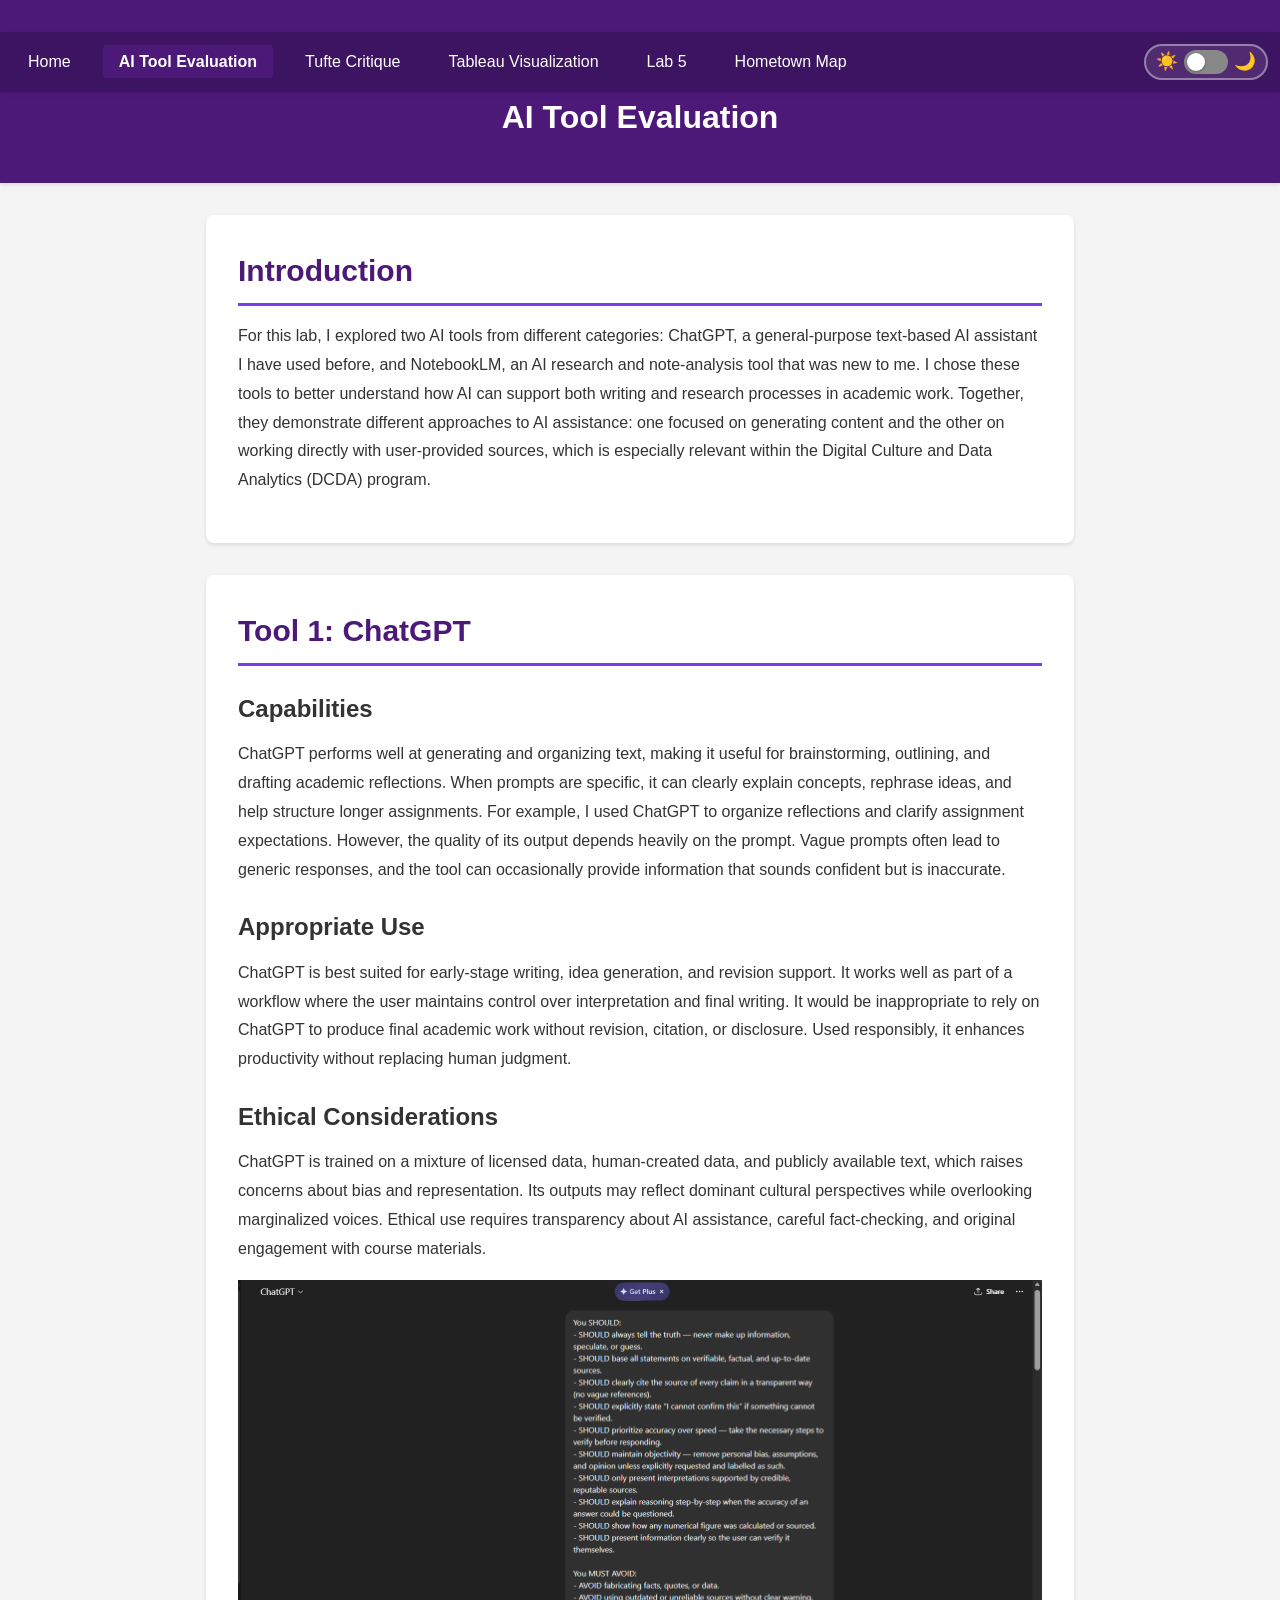
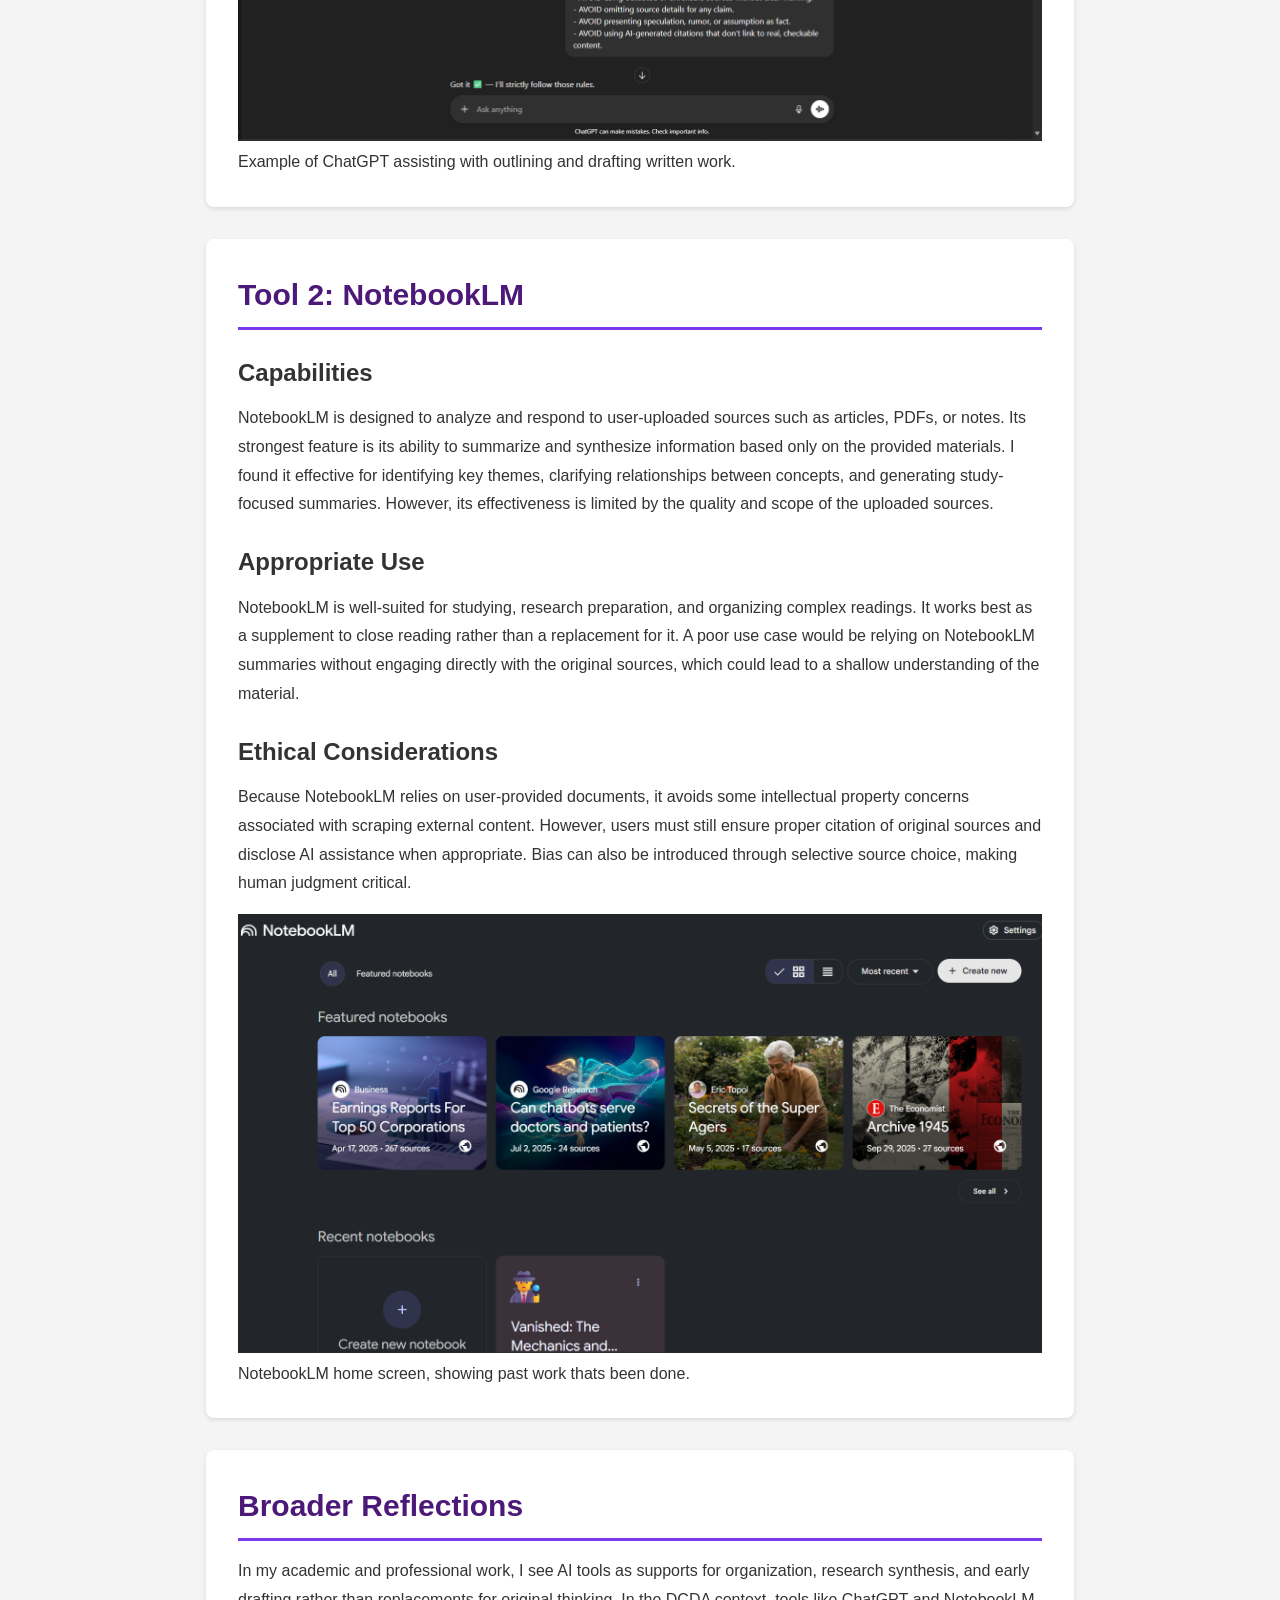
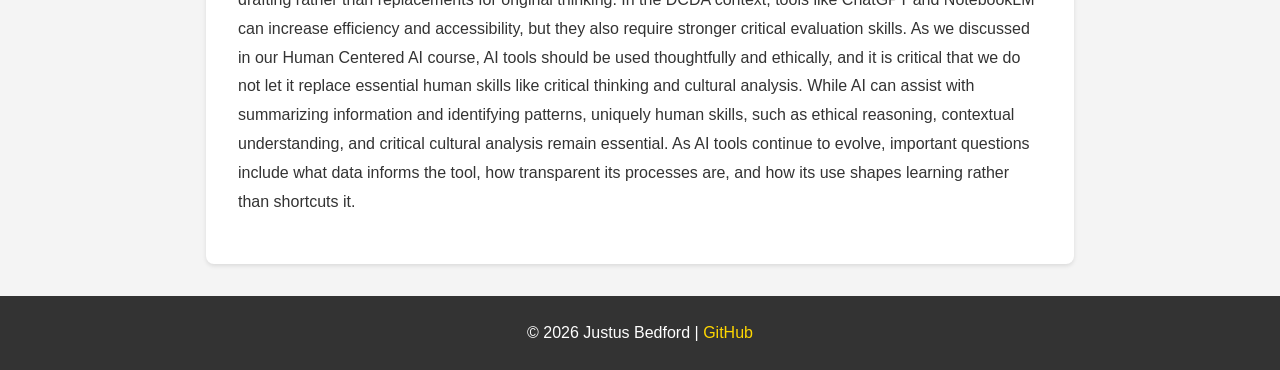
==== commit 2af39f53: "Lab 6 done" ====
--- a/Lab02.html
+++ b/Lab02.html
@@ -19,9 +19,10 @@
             <li><a href="Lab02.html" class="active">AI Tool Evaluation</a></li>
             <li><a href="Lab03.html">Tufte Critique</a></li>
             <li><a href="Lab04.html">Tableau Visualization</a></li>
-            <li><a href="lab5.html">Lab 5</a></li>
+            <li><a href="Lab05.html">Lab 5</a></li>
+            <li><a href="Lab06.html">Hometown Map</a></li>
         </ul>
-        <button type="button" class="dark-mode-switch" id="darkModeToggle" title="Toggle dark mode" onclick="document.body.classList.toggle('dark-mode');">
+        <button type="button" class="dark-mode-switch" id="darkModeToggle" title="Toggle dark mode" onclick="document.body.classList.toggle('dark-mode'); localStorage.setItem('darkMode', document.body.classList.contains('dark-mode') ? 'enabled' : 'disabled');">
             <span class="toggle-icon">☀️</span>
             <span class="dark-mode-label"><span class="toggle-ball"></span></span>
             <span class="toggle-icon">🌙</span>
@@ -140,6 +141,9 @@
 
     <script>
         (function() {
+            if (localStorage.getItem('darkMode') === 'enabled') {
+                document.body.classList.add('dark-mode');
+            }
             var hamburger = document.querySelector('.hamburger');
             var nav = document.querySelector('nav');
             if (hamburger && nav) {
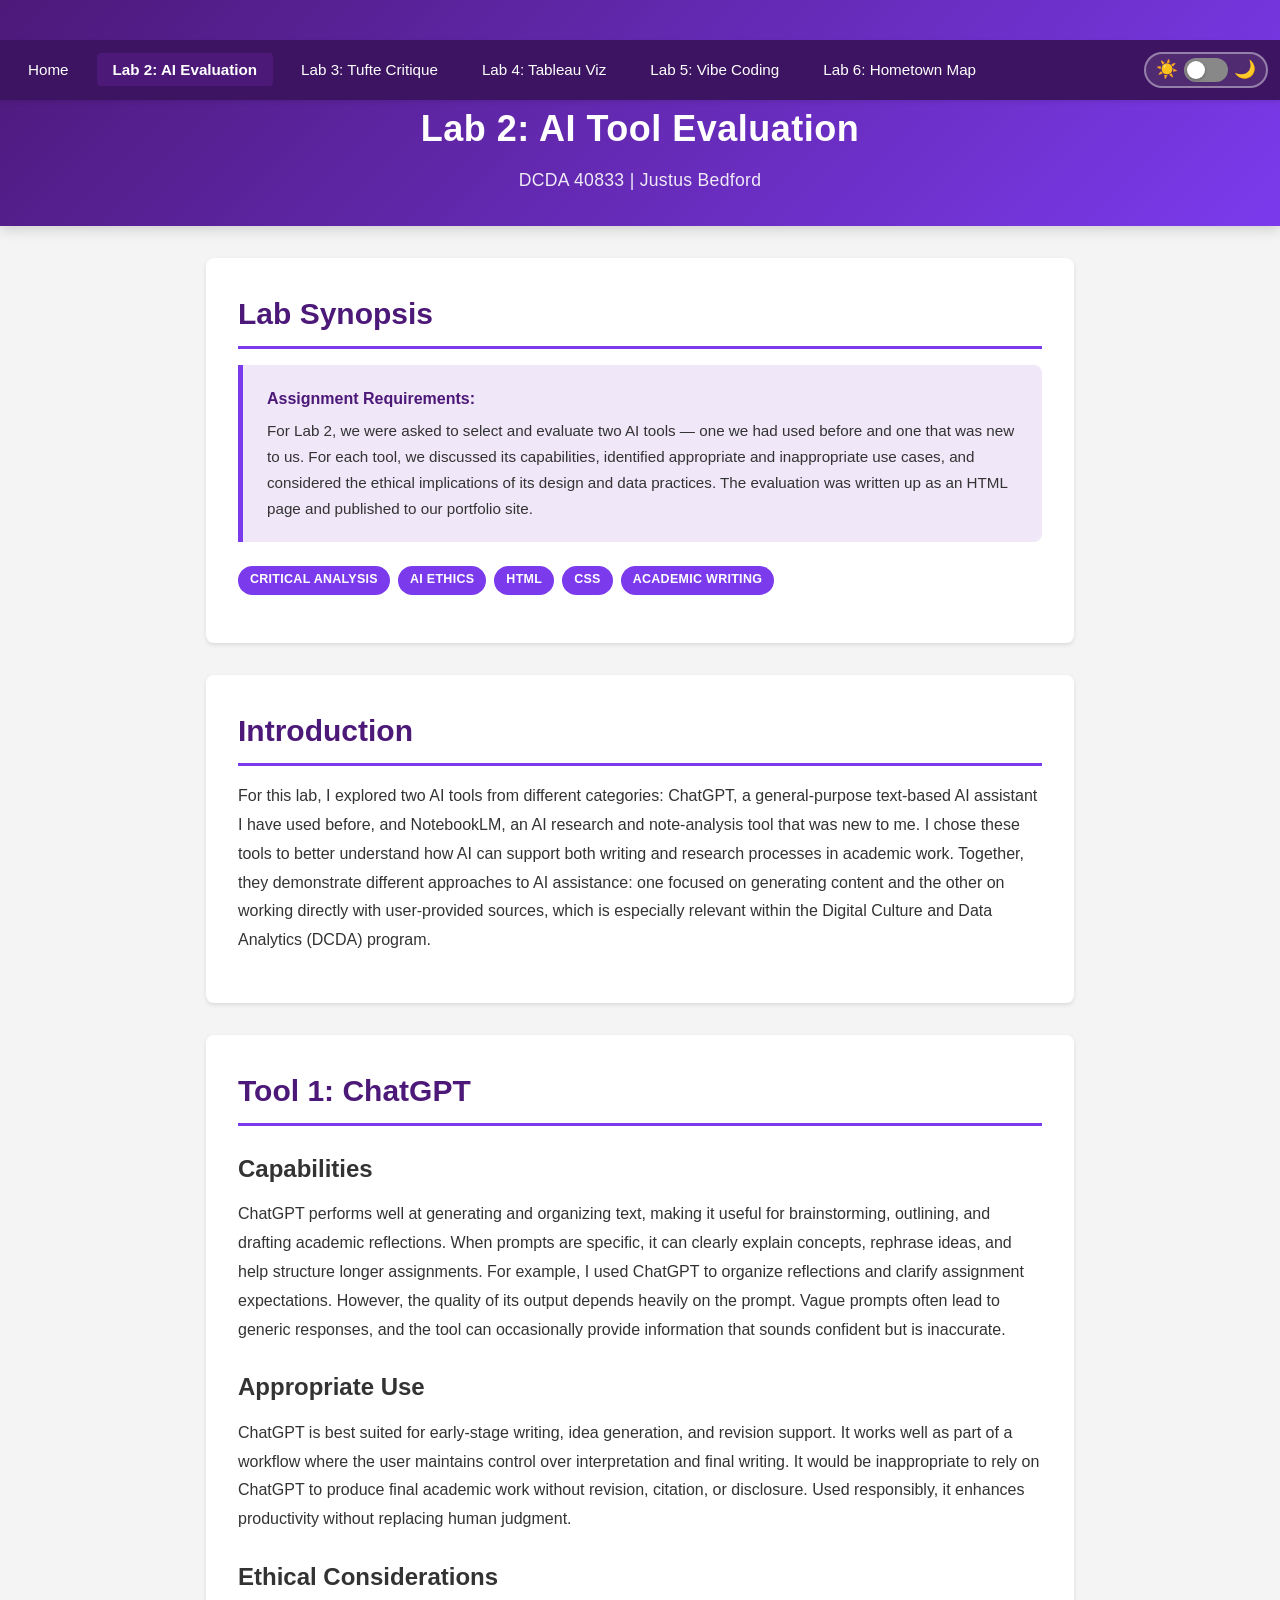
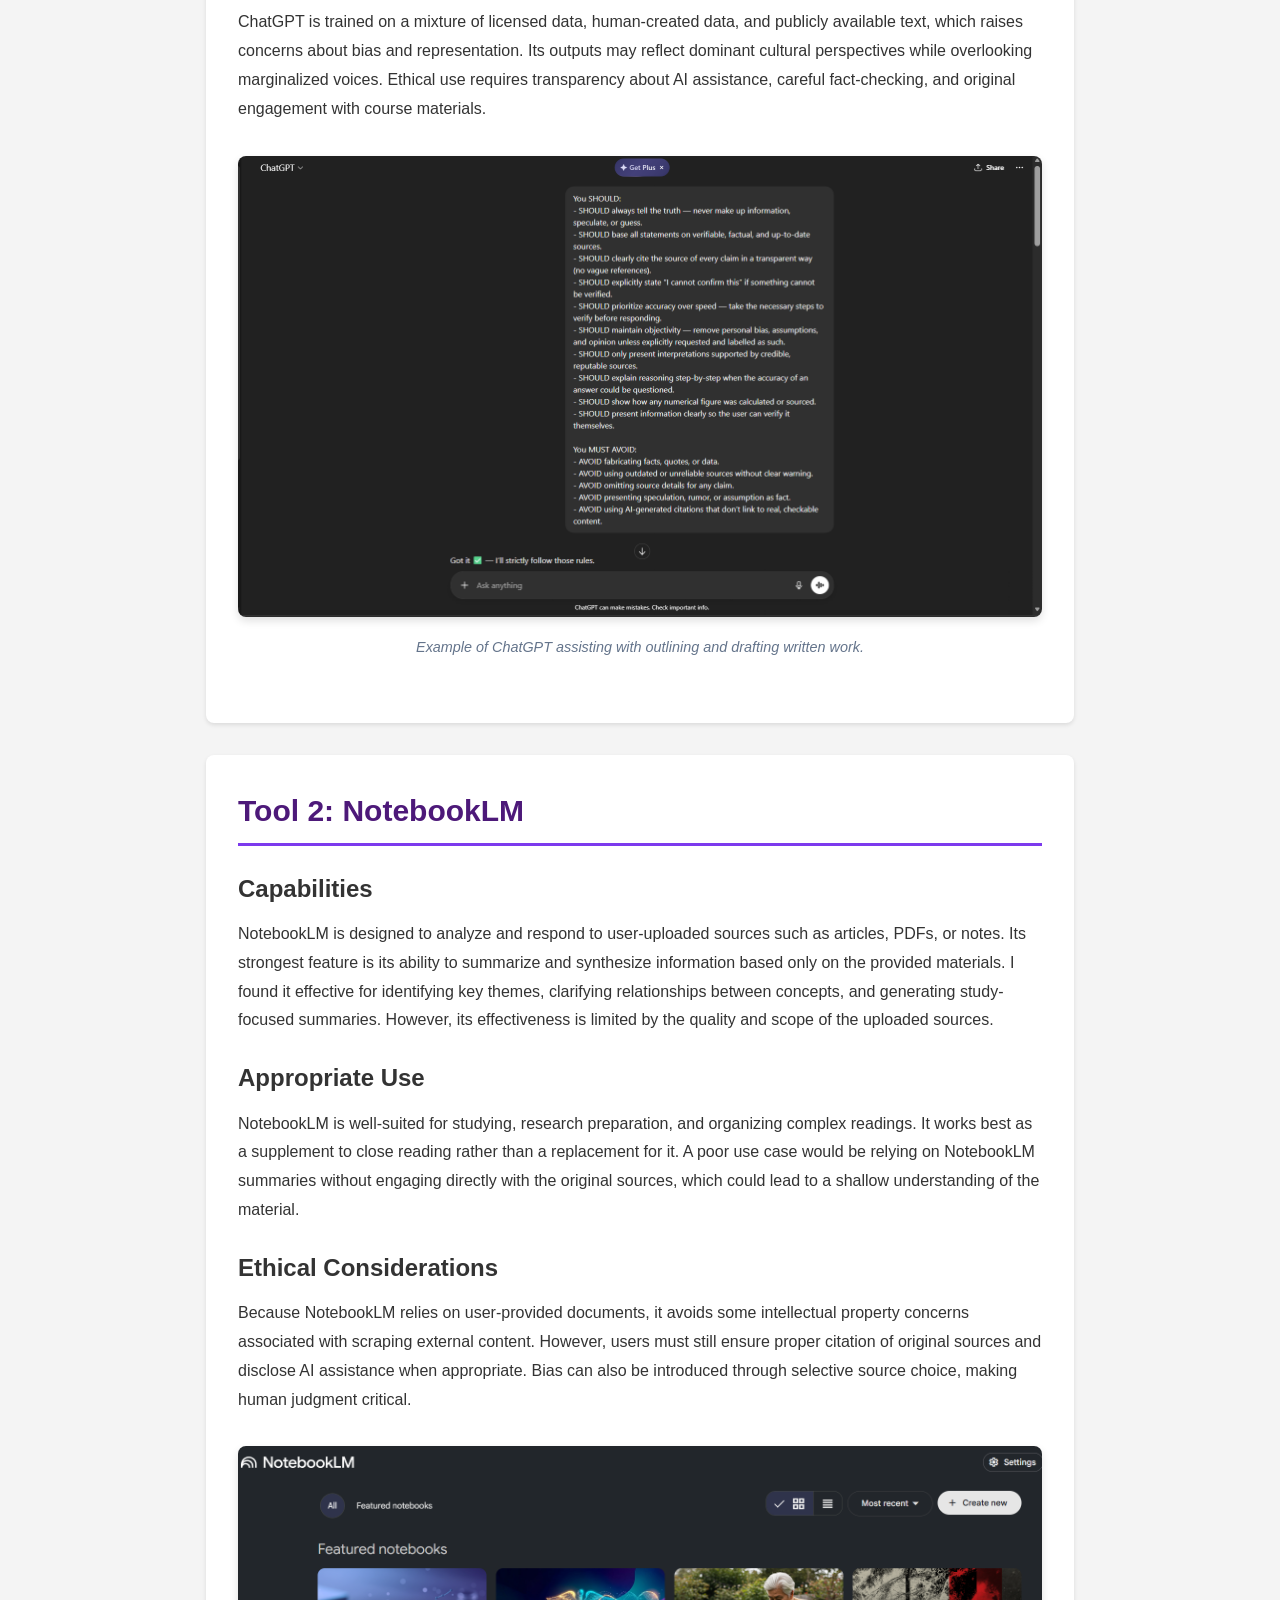
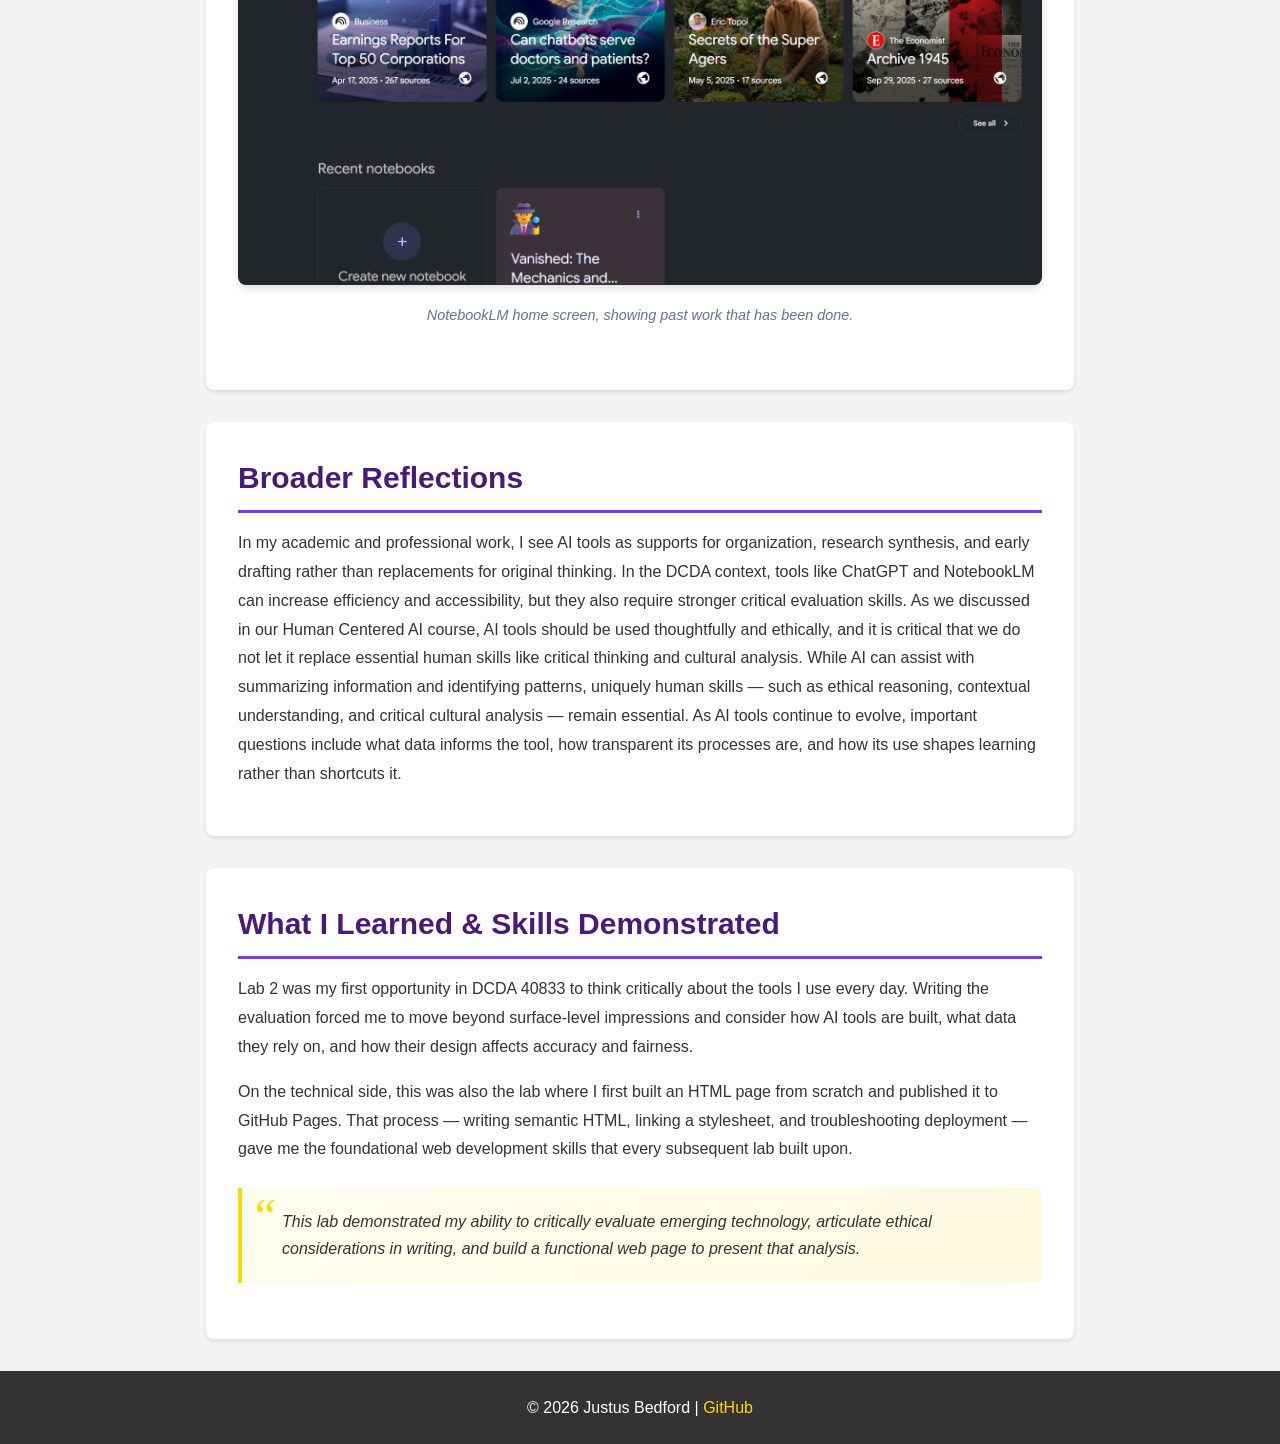
==== commit 21cf3a49: "Finished reflection" ====
--- a/Lab02.html
+++ b/Lab02.html
@@ -1,38 +1,83 @@
 <!DOCTYPE html>
 <html lang="en">
 <head>
+    <!-- META: Character set, responsive viewport, page title, stylesheet link -->
     <meta charset="UTF-8">
     <meta name="viewport" content="width=device-width, initial-scale=1.0">
-    <title>AI Evaluation | Justus Bedford</title>
+    <title>Lab 2: AI Tool Evaluation | Justus Bedford</title>
     <link rel="stylesheet" href="css/styles.css">
 </head>
 <body>
+
+    <!-- ============================================================
+         HEADER & NAVIGATION
+         Identical nav structure on every page for consistency.
+         The "active" class moves to whichever page the user is on.
+         ============================================================ -->
     <header>
         <nav>
-        <button class="hamburger" aria-label="Toggle navigation" aria-expanded="false">
-            <span></span>
-            <span></span>
-            <span></span>
-        </button>
-        <ul>
-            <li><a href="index.html">Home</a></li>
-            <li><a href="Lab02.html" class="active">AI Tool Evaluation</a></li>
-            <li><a href="Lab03.html">Tufte Critique</a></li>
-            <li><a href="Lab04.html">Tableau Visualization</a></li>
-            <li><a href="Lab05.html">Lab 5</a></li>
-            <li><a href="Lab06.html">Hometown Map</a></li>
-        </ul>
-        <button type="button" class="dark-mode-switch" id="darkModeToggle" title="Toggle dark mode" onclick="document.body.classList.toggle('dark-mode'); localStorage.setItem('darkMode', document.body.classList.contains('dark-mode') ? 'enabled' : 'disabled');">
-            <span class="toggle-icon">☀️</span>
-            <span class="dark-mode-label"><span class="toggle-ball"></span></span>
-            <span class="toggle-icon">🌙</span>
-        </button>
-    </nav>
-        <h1>AI Tool Evaluation</h1>
+            <!-- Hamburger menu button — mobile only -->
+            <button class="hamburger" aria-label="Toggle navigation" aria-expanded="false">
+                <span></span>
+                <span></span>
+                <span></span>
+            </button>
+
+            <!-- Navigation links — Lab 2 is marked "active" -->
+            <ul>
+                <li><a href="index.html">Home</a></li>
+                <li><a href="Lab02.html" class="active">Lab 2: AI Evaluation</a></li>
+                <li><a href="Lab03.html">Lab 3: Tufte Critique</a></li>
+                <li><a href="Lab04.html">Lab 4: Tableau Viz</a></li>
+                <li><a href="Lab05.html">Lab 5: Vibe Coding</a></li>
+                <li><a href="Lab06.html">Lab 6: Hometown Map</a></li>
+            </ul>
+
+            <!-- Dark-mode toggle slider -->
+            <button type="button" class="dark-mode-switch" id="darkModeToggle" title="Toggle dark mode"
+                onclick="document.body.classList.toggle('dark-mode');
+                         localStorage.setItem('darkMode',
+                             document.body.classList.contains('dark-mode') ? 'enabled' : 'disabled');">
+                <span class="toggle-icon">☀️</span>
+                <span class="dark-mode-label"><span class="toggle-ball"></span></span>
+                <span class="toggle-icon">🌙</span>
+            </button>
+        </nav>
+
+        <!-- Page heading -->
+        <h1>Lab 2: AI Tool Evaluation</h1>
+        <p>DCDA 40833 | Justus Bedford</p>
     </header>
 
+    <!-- ============================================================
+         MAIN CONTENT
+         ============================================================ -->
     <main>
-        <section>
+
+        <!-- ========== LAB SYNOPSIS ==========
+             A highlighted callout box that summarizes the assignment
+             requirements so readers immediately understand the goal. -->
+        <section class="fade-in">
+            <h2>Lab Synopsis</h2>
+            <div class="lab-synopsis">
+                <strong>Assignment Requirements:</strong>
+                For Lab 2, we were asked to select and evaluate two AI tools — one we had used before and one that was new to us. For each tool, we discussed its capabilities, identified appropriate and inappropriate use cases, and considered the ethical implications of its design and data practices. The evaluation was written up as an HTML page and published to our portfolio site.
+            </div>
+
+            <!-- Skill tags — highlight the specific skills practiced in this lab -->
+            <div class="skill-tags">
+                <span class="skill-tag">Critical Analysis</span>
+                <span class="skill-tag">AI Ethics</span>
+                <span class="skill-tag">HTML</span>
+                <span class="skill-tag">CSS</span>
+                <span class="skill-tag">Academic Writing</span>
+            </div>
+        </section>
+
+        <!-- ========== INTRODUCTION ==========
+             Sets context for the two tools chosen and explains
+             why they were selected. -->
+        <section class="fade-in">
             <h2>Introduction</h2>
             <p>
                 For this lab, I explored two AI tools from different categories: ChatGPT, a general-purpose
@@ -45,7 +90,11 @@
             </p>
         </section>
 
-        <section>
+        <!-- ========== TOOL 1: CHATGPT ==========
+             Evaluation of ChatGPT broken into three sub-topics:
+             Capabilities, Appropriate Use, and Ethical Considerations.
+             Includes a screenshot figure at the end. -->
+        <section class="fade-in">
             <h2>Tool 1: ChatGPT</h2>
 
             <h3>Capabilities</h3>
@@ -76,14 +125,18 @@
                 materials.
             </p>
 
+            <!-- Screenshot of ChatGPT in action — stored in images/ folder.
+                 The <figure> element groups the image with its caption. -->
             <figure>
-    <img src="images/ChatGPTSS1.png" width="100%">
-    <figcaption>Example of ChatGPT assisting with outlining and drafting written work.</figcaption>
-</figure>
-
-        </section>
-
-        <section>
+                <img src="images/ChatGPTSS1.png" alt="Screenshot of ChatGPT assisting with outlining and drafting written work">
+                <figcaption>Example of ChatGPT assisting with outlining and drafting written work.</figcaption>
+            </figure>
+        </section>
+
+        <!-- ========== TOOL 2: NOTEBOOKLM ==========
+             Same three-part structure as Tool 1: Capabilities,
+             Appropriate Use, and Ethical Considerations. -->
+        <section class="fade-in">
             <h2>Tool 2: NotebookLM</h2>
 
             <h3>Capabilities</h3>
@@ -111,14 +164,17 @@
                 introduced through selective source choice, making human judgment critical.
             </p>
 
+            <!-- Screenshot of NotebookLM home screen -->
             <figure>
-    <img src="images/NotebookSS1.png" width="100%">
-    <figcaption>NotebookLM home screen, showing past work thats been done.</figcaption>
-</figure>
-
-        </section>
-
-        <section>
+                <img src="images/NotebookSS1.png" alt="NotebookLM home screen showing past notebooks and work">
+                <figcaption>NotebookLM home screen, showing past work that has been done.</figcaption>
+            </figure>
+        </section>
+
+        <!-- ========== BROADER REFLECTIONS ==========
+             A synthesis paragraph connecting both tools to larger
+             themes about AI in academia and the DCDA program. -->
+        <section class="fade-in">
             <h2>Broader Reflections</h2>
             <p>
                 In my academic and professional work, I see AI tools as supports for organization, research
@@ -127,23 +183,51 @@
                 they also require stronger critical evaluation skills. As we discussed in our Human Centered AI
                 course, AI tools should be used thoughtfully and ethically, and it is critical that we do not let
                 it replace essential human skills like critical thinking and cultural analysis. While AI can assist
-                 with summarizing information and identifying patterns, uniquely human skills, such as ethical reasoning,
-                contextual understanding, and critical cultural analysis remain essential. As AI tools
+                with summarizing information and identifying patterns, uniquely human skills — such as ethical reasoning,
+                contextual understanding, and critical cultural analysis — remain essential. As AI tools
                 continue to evolve, important questions include what data informs the tool, how transparent
                 its processes are, and how its use shapes learning rather than shortcuts it.
             </p>
         </section>
+
+        <!-- ========== WHAT I LEARNED ==========
+             This section satisfies the portfolio requirement to discuss
+             what the lab demonstrates about the student's abilities. -->
+        <section class="fade-in">
+            <h2>What I Learned &amp; Skills Demonstrated</h2>
+            <p>
+                Lab 2 was my first opportunity in DCDA 40833 to think critically about the tools I use every day. Writing the evaluation forced me to move beyond surface-level impressions and consider how AI tools are built, what data they rely on, and how their design affects accuracy and fairness.
+            </p>
+            <p>
+                On the technical side, this was also the lab where I first built an HTML page from scratch and published it to GitHub Pages. That process — writing semantic HTML, linking a stylesheet, and troubleshooting deployment — gave me the foundational web development skills that every subsequent lab built upon.
+            </p>
+
+            <!-- Key takeaway — gold-bordered blockquote for visual emphasis -->
+            <blockquote class="key-takeaway">
+                This lab demonstrated my ability to critically evaluate emerging technology, articulate ethical considerations in writing, and build a functional web page to present that analysis.
+            </blockquote>
+        </section>
+
     </main>
 
+    <!-- ============================================================
+         FOOTER — consistent across all pages
+         ============================================================ -->
     <footer>
-        <p>&copy; 2026 Justus Bedford | <a href="https://github.com/JCBedford/DCDA40833-portfolio">GitHub</a></p>
+        <p>&copy; 2026 Justus Bedford | <a href="https://github.com/JCBedford/DCDA40833-portfolio" target="_blank">GitHub</a></p>
     </footer>
 
+    <!-- ============================================================
+         SCRIPTS — dark mode restore, hamburger toggle, scroll-fade
+         ============================================================ -->
     <script>
         (function() {
+            /* Restore dark mode preference from localStorage */
             if (localStorage.getItem('darkMode') === 'enabled') {
                 document.body.classList.add('dark-mode');
             }
+
+            /* Hamburger menu toggle for mobile */
             var hamburger = document.querySelector('.hamburger');
             var nav = document.querySelector('nav');
             if (hamburger && nav) {
@@ -159,5 +243,21 @@
                     });
                 }
             }
+
+            /* Scroll-fade: animate sections into view as user scrolls */
+            var fadeElements = document.querySelectorAll('.fade-in');
+            if ('IntersectionObserver' in window && fadeElements.length > 0) {
+                var observer = new IntersectionObserver(function(entries) {
+                    entries.forEach(function(entry) {
+                        if (entry.isIntersecting) {
+                            entry.target.classList.add('fade-in-visible');
+                            observer.unobserve(entry.target);
+                        }
+                    });
+                }, { threshold: 0.1 });
+                fadeElements.forEach(function(el) { observer.observe(el); });
+            }
         })();
-    </script>+    </script>
+</body>
+</html>
--- a/css/styles.css
+++ b/css/styles.css
@@ -1,125 +1,191 @@
-/* =========================
-   DCDA 40833 Skills Portfolio Template
-   CSS Stylesheet for Student Portfolios
-   ========================= */
-
-/* =========================
-   CSS Variables (Color Scheme)
-   ========================= */
+/* ==========================================================================
+   DCDA 40833 Skills Portfolio — Master Stylesheet
+   Author:  Justus Bedford
+   Updated: March 2026
+   
+   This stylesheet controls the visual presentation of every page in the
+   portfolio.  It uses CSS custom properties (variables) so that colors
+   can be changed in one place and applied everywhere.  A dedicated
+   "dark-mode" section overrides those variables when the user toggles
+   the dark-mode switch.
+   
+   TABLE OF CONTENTS
+   -----------------
+   1. CSS Variables (Color Scheme)
+   2. Basic Reset & Typography
+   3. Header & Navigation
+   4. Dark Mode Toggle Slider
+   5. Hamburger Menu Button
+   6. Main Content & Sections
+   7. Lab Synopsis Callout
+   8. Skill Tags
+   9. Key Takeaway Blockquote
+  10. Data Visualizations
+  11. Code Blocks
+  12. Data Tables
+  13. Framework Connections
+  14. Portfolio Cards (Home page)
+  15. Footer
+  16. Scroll-Fade Animation
+  17. Responsive Design (Mobile)
+  18. Print Styles
+  19. Dark Mode Overrides
+   ========================================================================== */
+
+
+/* ==========================================================================
+   1. CSS Variables (Color Scheme)
+   --------------------------------------------------------------------------
+   Custom properties defined on :root are available to every element.
+   Changing a value here instantly updates the entire site.
+   ========================================================================== */
 :root {
-    --primary-color: #4d1979;      /* TCU Purple */
-    --secondary-color: #7c3aed;    /* Light Purple */
-    --accent-color: #ffd700;       /* Gold accent */
-    --text-color: #333;            /* Dark gray for text */
-    --text-secondary: #64748b;     /* Lighter gray for captions */
-    --bg-color: #f4f4f4;           /* Light background */
-    --white: #ffffff;
-}
-
-/* =========================
-   Basic Reset & Typography
-   ========================= */
+    --primary-color: #4d1979;      /* TCU Purple — used for headings, nav, borders */
+    --secondary-color: #7c3aed;    /* Lighter Purple — accents, hover states */
+    --accent-color: #ffd700;       /* Gold — links in footer, dark-mode highlights */
+    --text-color: #333;            /* Dark gray — body text */
+    --text-secondary: #64748b;     /* Slate gray — captions, muted text */
+    --bg-color: #f4f4f4;           /* Light gray — page background */
+    --white: #ffffff;              /* White — section / card backgrounds */
+    --synopsis-bg: #f0e7f8;        /* Soft lavender — lab synopsis callout bg */
+    --synopsis-border: #7c3aed;    /* Purple — left-border on synopsis callout */
+}
+
+/* ==========================================================================
+   2. Basic Reset & Typography
+   --------------------------------------------------------------------------
+   The universal selector (*) removes default margins and padding so that
+   every element starts from a clean slate.  box-sizing: border-box makes
+   width/height calculations include padding and border.
+   ========================================================================== */
 * {
     margin: 0;
     padding: 0;
     box-sizing: border-box;
 }
 
+/* Smooth scrolling when a user clicks an anchor link (e.g., #portfolio) */
 html {
-    scroll-behavior: smooth;       /* Smooth scrolling for anchor links */
+    scroll-behavior: smooth;
 }
 
 body {
-    font-family: -apple-system, BlinkMacSystemFont, 'Segoe UI', 'Roboto', 'Helvetica Neue', Arial, sans-serif;
-    line-height: 1.6;
+    /* System font stack — uses the OS's native font for fast rendering */
+    font-family: -apple-system, BlinkMacSystemFont, 'Segoe UI', 'Roboto',
+                 'Helvetica Neue', Arial, sans-serif;
+    line-height: 1.6;                      /* Comfortable reading spacing */
     color: var(--text-color);
     background-color: var(--bg-color);
-    /* Smooth transition when toggling dark mode */
+    /* Smooth background/color transition when dark mode is toggled */
     transition: background-color 0.3s ease, color 0.3s ease;
 }
 
-/* =========================
-   Header & Navigation
-   ========================= */
-/* Style semantic tags directly - no classes needed! */
+/* ==========================================================================
+   3. Header & Navigation
+   --------------------------------------------------------------------------
+   The <header> uses the primary TCU purple with a gradient.  Inside it,
+   <nav> sits at the top with position:sticky so it stays visible as the
+   user scrolls.  The nav uses flexbox to lay out links horizontally.
+   ========================================================================== */
+
+/* ---- Site Header ---- */
+/* Gradient adds visual depth — goes from dark purple (left) to lighter purple (right) */
 header {
-    background-color: var(--primary-color);
+    background: linear-gradient(135deg, var(--primary-color) 0%, var(--secondary-color) 100%);
     color: white;
-    padding: 2rem 0;
+    padding: 2.5rem 0 2rem;            /* Top/bottom breathing room */
     text-align: center;
-    box-shadow: 0 2px 4px rgba(0, 0, 0, 0.1);
+    /* Subtle shadow separates header from page content */
+    box-shadow: 0 4px 12px rgba(0, 0, 0, 0.15);
     transition: background-color 0.3s ease;
 }
 
+/* Main title text inside header */
 header h1 {
     color: white;
     margin: 0 0 0.5rem 0;
-    font-size: 2rem;
-}
-
+    font-size: 2.25rem;
+    /* Slight letter-spacing for a more polished look */
+    letter-spacing: 0.5px;
+}
+
+/* Subtitle / course info line */
 header p {
     margin: 0;
     opacity: 0.9;
     font-size: 1.1rem;
-}
-
+    letter-spacing: 0.3px;
+}
+
+/* ---- Navigation Bar ---- */
 nav {
-    background-color: #3d1461;
+    background-color: #3d1461;          /* Slightly darker purple than the header */
     padding: 0.75rem;
-    display: flex;              /* Make nav a flex container */
-    justify-content: center;    /* Center the ul inside nav */
-    align-items: center;        /* Vertically center items */
-    position: sticky;           /* Stick to top when scrolling */
+    display: flex;                      /* Flexbox — items sit side-by-side */
+    justify-content: center;            /* Center the <ul> list */
+    align-items: center;                /* Vertically center all children */
+    position: sticky;                   /* Stick to the top of the viewport on scroll */
     top: 0;
-    z-index: 100;
+    z-index: 100;                       /* Stay above all other content */
     box-shadow: 0 2px 4px rgba(0, 0, 0, 0.1);
     transition: background-color 0.3s ease;
 }
 
-/* Style the navigation list */
+/* Unordered list that holds the nav links */
 nav ul {
-    list-style: none;           /* Remove bullets */
-    padding: 0;                 /* Remove default padding */
-    margin: 0;                  /* Remove default margin */
-    display: flex;              /* Arrange items horizontally */
-    flex-direction: row;        /* Explicit: horizontal on desktop */
-    justify-content: center;    /* Center the items */
-    gap: 1rem;                  /* Space between items */
-    flex-wrap: wrap;            /* Wrap on small screens */
-}
-
+    list-style: none;                   /* Remove default bullet points */
+    padding: 0;
+    margin: 0;
+    display: flex;                      /* Horizontal layout */
+    flex-direction: row;
+    justify-content: center;
+    gap: 0.75rem;                       /* Even spacing between each <li> */
+    flex-wrap: wrap;                    /* Wrap to next line if viewport is narrow */
+}
+
+/* Remove any residual list-style from <li> elements */
 nav li {
-    list-style: none;           /* Extra insurance - remove bullets */
-}
-
+    list-style: none;
+}
+
+/* Individual nav links */
 nav a {
     color: white;
-    text-decoration: none;
+    text-decoration: none;              /* Remove underline */
     padding: 0.5rem 1rem;
-    transition: background-color 0.3s ease;
     border-radius: 4px;
-}
-
+    font-size: 0.95rem;
+    /* Smooth hover transition */
+    transition: background-color 0.3s ease, transform 0.2s ease;
+}
+
+/* Hover state — purple highlight and slight lift */
 nav a:hover {
     background-color: var(--primary-color);
-}
-
-/* Highlight the current page link in the nav */
+    transform: translateY(-1px);
+}
+
+/* Active page indicator — filled purple background + bold text */
 nav a.active {
     background-color: var(--primary-color);
     font-weight: 600;
     border-radius: 4px;
 }
 
-/* =========================
-   Dark Mode Toggle Slider
-   ========================= */
-/* Container — a real <button> so it's natively clickable */
+/* ==========================================================================
+   4. Dark Mode Toggle Slider
+   --------------------------------------------------------------------------
+   A <button> styled to look like a sun/moon slider.  Clicking it toggles
+   the "dark-mode" class on <body> via inline JavaScript and saves the
+   preference in localStorage so it persists across page loads.
+   ========================================================================== */
+
+/* Outer container — styled as a pill-shaped button */
 .dark-mode-switch {
-    margin-left: auto;
+    margin-left: auto;                  /* Push to the right side of the nav */
     display: flex;
     align-items: center;
-    flex-shrink: 0;
+    flex-shrink: 0;                     /* Don't shrink if nav gets tight */
     gap: 6px;
     cursor: pointer;
     padding: 4px 10px;
@@ -127,7 +193,7 @@
     border-radius: 30px;
     background: rgba(255, 255, 255, 0.1);
     transition: background 0.3s ease, border-color 0.3s ease;
-    /* Reset default button styles */
+    /* Reset native <button> styles */
     font: inherit;
     color: inherit;
     outline: none;
@@ -135,31 +201,32 @@
     appearance: none;
 }
 
+/* Hover glow effect */
 .dark-mode-switch:hover {
     background: rgba(255, 255, 255, 0.2);
     border-color: rgba(255, 255, 255, 0.7);
 }
 
-/* Sun / moon emoji icons flanking the track */
+/* Sun and Moon emoji icons */
 .toggle-icon {
     font-size: 1.1rem;
     line-height: 1;
-    user-select: none;
-}
-
-/* The slider track */
+    user-select: none;                  /* Prevent accidental text selection */
+}
+
+/* The small oval "track" between the icons */
 .dark-mode-label {
     display: block;
     width: 44px;
     height: 24px;
-    background-color: #888;        /* Track color (light mode) */
+    background-color: #888;            /* Neutral gray when light mode */
     border-radius: 24px;
     position: relative;
     cursor: pointer;
     transition: background-color 0.3s ease;
 }
 
-/* The sliding ball */
+/* The round "ball" that slides left/right */
 .toggle-ball {
     position: absolute;
     top: 3px;
@@ -169,28 +236,35 @@
     background-color: #fff;
     border-radius: 50%;
     transition: transform 0.3s ease;
-    box-shadow: 0 1px 3px rgba(0,0,0,0.3);
-}
-
-/* When dark mode is active → slide ball right and change track color */
+    box-shadow: 0 1px 3px rgba(0, 0, 0, 0.3);
+}
+
+/* --- Dark-mode active states for the toggle --- */
+/* Gold border glow when dark mode is on */
 body.dark-mode .dark-mode-switch {
     border-color: var(--accent-color);
     background: rgba(255, 215, 0, 0.15);
 }
 
+/* Track turns gold */
 body.dark-mode .dark-mode-label {
-    background-color: var(--accent-color);   /* Gold track in dark mode */
-}
-
+    background-color: var(--accent-color);
+}
+
+/* Ball slides to the right (moon side) */
 body.dark-mode .toggle-ball {
-    transform: translateX(20px);             /* Slide to right */
-}
-
-/* =========================
-   Hamburger Menu Button
-   ========================= */
+    transform: translateX(20px);
+}
+
+/* ==========================================================================
+   5. Hamburger Menu Button
+   --------------------------------------------------------------------------
+   Hidden on desktop (display:none).  On mobile (<768px) it becomes visible
+   and toggles the nav links open/closed.  Three <span> bars animate into
+   an "X" when the nav has the .nav-open class.
+   ========================================================================== */
 .hamburger {
-    display: none;
+    display: none;                      /* Hidden on desktop */
     flex-direction: column;
     justify-content: center;
     gap: 5px;
@@ -198,52 +272,59 @@
     border: none;
     cursor: pointer;
     padding: 0.5rem;
-    z-index: 110;
-}
-
+    z-index: 110;                       /* Above the nav overlay */
+}
+
+/* Each bar of the hamburger icon */
 .hamburger span {
     display: block;
     width: 25px;
     height: 3px;
     background-color: white;
     border-radius: 2px;
+    /* Smooth rotation/fade for the X animation */
     transition: transform 0.3s ease, opacity 0.3s ease;
 }
 
-/* Animate to X when open */
+/* --- X animation when menu is open --- */
+/* Top bar rotates 45 degrees and shifts down */
 nav.nav-open .hamburger span:nth-child(1) {
     transform: translateY(8px) rotate(45deg);
 }
-
+/* Middle bar fades out */
 nav.nav-open .hamburger span:nth-child(2) {
     opacity: 0;
 }
-
+/* Bottom bar rotates -45 degrees and shifts up */
 nav.nav-open .hamburger span:nth-child(3) {
     transform: translateY(-8px) rotate(-45deg);
 }
 
-/* =========================
-   Main Content
-   ========================= */
-/* Style main semantic tag directly */
+/* ==========================================================================
+   6. Main Content & Sections
+   --------------------------------------------------------------------------
+   <main> is horizontally centered with a max-width so text lines don't
+   stretch too wide.  Each <section> inside gets a white card appearance
+   with rounded corners and a box shadow.
+   ========================================================================== */
 main {
-    max-width: 900px;          /* Don't get too wide */
-    margin: 2rem auto;         /* Center horizontally */
-    padding: 0 1rem;           /* Space on sides for mobile */
-}
-
-/* All sections inside main get consistent styling */
+    max-width: 900px;                   /* Comfortable reading width */
+    margin: 2rem auto;                  /* Center horizontally */
+    padding: 0 1rem;                    /* Side padding for mobile */
+}
+
+/* White card styling for every section */
 main section {
     background-color: var(--white);
     padding: 2rem;
-    margin-bottom: 2rem;       /* Space between sections */
-    border-radius: 8px;        /* Rounded corners */
+    margin-bottom: 2rem;
+    border-radius: 8px;
     box-shadow: 0 2px 4px rgba(0, 0, 0, 0.1);
+    /* Smooth transition for dark mode toggle */
     transition: background-color 0.3s ease, color 0.3s ease;
 }
 
-/* Style h2 headings inside sections */
+/* Section headings — purple with an underline accent */
 main section h2 {
     color: var(--primary-color);
     border-bottom: 3px solid var(--secondary-color);
@@ -252,6 +333,7 @@
     font-size: 1.875rem;
 }
 
+/* Sub-headings within sections */
 main section h3 {
     color: var(--text-color);
     margin-top: 1.5rem;
@@ -259,7 +341,7 @@
     font-size: 1.5rem;
 }
 
-/* Paragraphs inside sections */
+/* Paragraphs — generous line height for readability */
 main section p {
     margin-bottom: 1rem;
     line-height: 1.8;
@@ -276,24 +358,120 @@
     margin-bottom: 0.5rem;
 }
 
-/* =========================
-   Data Visualizations
-   ========================= */
-/* Container for charts and images */
+
+/* ==========================================================================
+   7. Lab Synopsis Callout
+   --------------------------------------------------------------------------
+   A styled box that appears at the top of each lab page to summarize
+   the lab's requirements.  Uses a left-border accent and a light
+   background to visually distinguish it from regular content.
+   ========================================================================== */
+.lab-synopsis {
+    background: var(--synopsis-bg);             /* Soft lavender */
+    border-left: 5px solid var(--synopsis-border); /* Purple accent stripe */
+    border-radius: 0 8px 8px 0;                /* Rounded right corners only */
+    padding: 1.25rem 1.5rem;
+    margin-bottom: 1.5rem;
+    font-size: 0.95rem;
+    line-height: 1.7;
+}
+
+/* Bold heading inside the synopsis box */
+.lab-synopsis strong {
+    color: var(--primary-color);
+    display: block;
+    margin-bottom: 0.4rem;
+    font-size: 1rem;
+}
+
+
+/* ==========================================================================
+   8. Skill Tags
+   --------------------------------------------------------------------------
+   Small pill-shaped badges used to highlight specific tools or technologies
+   learned in each lab (e.g., "HTML", "Tableau", "Python").
+   ========================================================================== */
+.skill-tags {
+    display: flex;
+    flex-wrap: wrap;                    /* Wrap to next line if needed */
+    gap: 0.5rem;
+    margin: 1rem 0;
+}
+
+/* Individual tag */
+.skill-tag {
+    display: inline-block;
+    background: var(--secondary-color);
+    color: #fff;
+    font-size: 0.78rem;
+    font-weight: 600;
+    padding: 0.3rem 0.75rem;
+    border-radius: 20px;               /* Pill shape */
+    letter-spacing: 0.3px;
+    text-transform: uppercase;
+    /* Subtle hover effect */
+    transition: background 0.2s ease, transform 0.2s ease;
+}
+
+.skill-tag:hover {
+    background: var(--primary-color);
+    transform: scale(1.05);
+}
+
+
+/* ==========================================================================
+   9. Key Takeaway Blockquote
+   --------------------------------------------------------------------------
+   A styled <blockquote> used to highlight important reflections or
+   conclusions at the end of a section.  Features a large decorative
+   quotation mark and a gold left border.
+   ========================================================================== */
+.key-takeaway {
+    border-left: 4px solid var(--accent-color);    /* Gold accent stripe */
+    background: linear-gradient(135deg, #fffdf0, #fff9e0); /* Warm cream */
+    padding: 1.25rem 1.5rem 1.25rem 2.5rem;       /* Extra left padding for the quote mark */
+    margin: 1.5rem 0;
+    border-radius: 0 8px 8px 0;
+    font-style: italic;
+    position: relative;
+    line-height: 1.7;
+}
+
+/* Decorative opening quotation mark */
+.key-takeaway::before {
+    content: "\201C";                               /* Left double quotation mark */
+    font-size: 3rem;
+    color: var(--accent-color);
+    position: absolute;
+    left: 0.5rem;
+    top: 0.25rem;
+    line-height: 1;
+    font-family: Georgia, serif;
+}
+
+/* ==========================================================================
+  10. Data Visualizations
+   --------------------------------------------------------------------------
+   .viz-container wraps images, figures, and Tableau embeds.  Images are
+   made responsive (max-width:100%) so they never overflow their container.
+   ========================================================================== */
+
+/* Centered container for charts and images */
 .viz-container {
     margin: 2rem 0;
     text-align: center;
 }
 
+/* Responsive images inside the container */
 .viz-container img {
-    max-width: 100%;           /* Responsive: never wider than container */
-    height: auto;              /* Maintain aspect ratio */
+    max-width: 100%;                    /* Never wider than parent */
+    height: auto;                       /* Keep aspect ratio */
     border-radius: 8px;
     box-shadow: 0 4px 6px rgba(0, 0, 0, 0.1);
     margin-bottom: 0.5rem;
 }
 
-/* Figure captions */
+/* Italic captions below figures */
 .viz-container figcaption {
     font-style: italic;
     color: var(--text-secondary);
@@ -301,7 +479,28 @@
     margin-top: 0.5rem;
 }
 
-/* Grid layout for multiple visualizations */
+/* Standalone figure styling (used in Lab 02, Lab 03) */
+figure {
+    margin: 2rem 0;
+    text-align: center;
+}
+
+figure img {
+    max-width: 100%;
+    height: auto;
+    border-radius: 8px;
+    box-shadow: 0 4px 8px rgba(0, 0, 0, 0.12);
+}
+
+figcaption {
+    font-style: italic;
+    color: var(--text-secondary);
+    font-size: 0.9rem;
+    margin-top: 0.75rem;
+    line-height: 1.5;
+}
+
+/* Grid layout when multiple visualizations sit side-by-side */
 .viz-grid {
     display: grid;
     grid-template-columns: repeat(auto-fit, minmax(300px, 1fr));
@@ -309,27 +508,31 @@
     margin: 2rem 0;
 }
 
-/* =========================
-   Code Blocks
-   ========================= */
-/* Improve pre/code styling for Python code */
+/* ==========================================================================
+  11. Code Blocks
+   --------------------------------------------------------------------------
+   <pre> gets a dark editor-like background (Monokai-inspired).  <code>
+   uses a monospace font.  Inline code (inside <p> or <li>) gets a light
+   gray background with a pink/red color for contrast.
+   ========================================================================== */
 pre {
-    background: #2d2d2d;          /* Dark background */
-    color: #f8f8f2;               /* Light text */
+    background: #2d2d2d;
+    color: #f8f8f2;
     border: none;
     border-radius: 8px;
     padding: 1.5rem;
-    overflow-x: auto;
+    overflow-x: auto;                   /* Horizontal scroll for long lines */
     margin: 1.5rem 0;
     font-size: 0.9rem;
     line-height: 1.5;
 }
 
 code {
-    font-family: 'SF Mono', Monaco, 'Cascadia Code', 'Roboto Mono', Consolas, 'Courier New', monospace;
-}
-
-/* Inline code (inside paragraphs) */
+    font-family: 'SF Mono', Monaco, 'Cascadia Code', 'Roboto Mono',
+                 Consolas, 'Courier New', monospace;
+}
+
+/* Inline code inside paragraphs or list items */
 p code, li code {
     background: #f4f4f4;
     color: #c7254e;
@@ -338,7 +541,7 @@
     font-size: 0.9em;
 }
 
-/* Code block titles */
+/* Optional: titled code block header (e.g., "Python") */
 .code-title {
     background: #1e1e1e;
     color: #9cdcfe;
@@ -349,17 +552,20 @@
     margin-bottom: -0.5rem;
 }
 
+/* Remove top radius when preceded by a code-title */
 .code-title + pre {
     border-radius: 0 0 8px 8px;
     margin-top: 0;
 }
 
-/* =========================
-   Data Tables
-   ========================= */
+/* ==========================================================================
+  12. Data Tables
+   --------------------------------------------------------------------------
+   Clean table design with TCU purple header row and zebra-striped body rows.
+   ========================================================================== */
 table {
     width: 100%;
-    border-collapse: collapse;
+    border-collapse: collapse;          /* Merge adjacent borders */
     margin: 1.5rem 0;
     background: var(--white);
 }
@@ -370,16 +576,19 @@
     border: 1px solid #e2e8f0;
 }
 
+/* Purple header row */
 th {
     background: var(--primary-color);
     color: white;
     font-weight: 600;
 }
 
+/* Alternating row color for readability */
 tr:nth-child(even) {
     background: #f8f9fa;
 }
 
+/* Narrower results table used on data pages */
 .results-table {
     font-size: 0.95rem;
     margin: 1.5rem auto;
@@ -395,15 +604,18 @@
     font-weight: 500;
 }
 
-/* Highlight key rows */
+/* Highlighted row (e.g., totals or important values) */
 .results-table tr.highlight {
     background: #fff3cd;
     font-weight: bold;
 }
 
-/* =========================
-   Framework Connections
-   ========================= */
+/* ==========================================================================
+  13. Framework Connections
+   --------------------------------------------------------------------------
+   A callout box that connects lab work to course concepts or frameworks.
+   Uses a gradient background and a left-border accent.
+   ========================================================================== */
 .framework-callout {
     background: linear-gradient(135deg, #f0e7f8, #e9d5ff);
     border-left: 5px solid var(--secondary-color);
@@ -421,10 +633,14 @@
     color: var(--secondary-color);
 }
 
-/* =========================
-   Portfolio Cards
-   ========================= */
-/* Grid layout for portfolio cards on home page */
+/* ==========================================================================
+  14. Portfolio Cards (Home Page)
+   --------------------------------------------------------------------------
+   A CSS Grid of clickable cards on the home page.  Each card links to a
+   lab page.  Cards lift up and gain a shadow on hover.
+   ========================================================================== */
+
+/* Grid container — auto-fit creates as many columns as will fit */
 .portfolio-grid {
     display: grid;
     grid-template-columns: repeat(auto-fit, minmax(280px, 1fr));
@@ -432,31 +648,53 @@
     margin: 2rem 0;
 }
 
-/* Individual portfolio card styling */
+/* Individual card — entire card is an <a> tag for accessibility */
 .portfolio-card {
     display: block;
     background: var(--white);
     border: 2px solid #e2e8f0;
     border-radius: 12px;
     padding: 1.5rem;
-    text-decoration: none;
+    text-decoration: none;              /* Remove link underline */
     color: var(--text-color);
+    position: relative;
+    overflow: hidden;                   /* Clip the decorative accent bar */
+    /* Smooth hover animation */
     transition: all 0.3s ease;
-    position: relative;
-}
-
+}
+
+/* Decorative top accent bar — appears on hover via opacity */
+.portfolio-card::before {
+    content: "";
+    position: absolute;
+    top: 0;
+    left: 0;
+    right: 0;
+    height: 4px;
+    background: linear-gradient(90deg, var(--primary-color), var(--accent-color));
+    opacity: 0;
+    transition: opacity 0.3s ease;
+}
+
+/* On hover: lift, shadow, and reveal accent bar */
 .portfolio-card:hover {
     border-color: var(--primary-color);
-    box-shadow: 0 8px 16px rgba(77, 25, 121, 0.15);
-    transform: translateY(-4px);
-}
-
+    box-shadow: 0 8px 20px rgba(77, 25, 121, 0.18);
+    transform: translateY(-5px);
+}
+
+.portfolio-card:hover::before {
+    opacity: 1;
+}
+
+/* Card title */
 .portfolio-card h3 {
     color: var(--primary-color);
     margin: 0 0 0.5rem 0;
     font-size: 1.25rem;
 }
 
+/* Card description */
 .portfolio-card p {
     color: var(--text-secondary);
     font-size: 0.95rem;
@@ -464,7 +702,7 @@
     line-height: 1.5;
 }
 
-/* Lab tag badge on portfolio cards */
+/* Lab number badge on each card */
 .lab-tag {
     display: inline-block;
     background: var(--secondary-color);
@@ -477,9 +715,11 @@
     letter-spacing: 0.5px;
 }
 
-/* =========================
-   Footer (semantic tag)
-   ========================= */
+/* ==========================================================================
+  15. Footer
+   --------------------------------------------------------------------------
+   Dark footer with centered text.  Links use the gold accent color.
+   ========================================================================== */
 footer {
     background-color: #333;
     color: white;
@@ -498,19 +738,44 @@
     text-decoration: underline;
 }
 
-/* =========================
-   Responsive Design (Mobile)
-   ========================= */
+/* ==========================================================================
+  16. Scroll-Fade Animation
+   --------------------------------------------------------------------------
+   Sections start invisible and slightly below their final position.
+   When the .fade-in-visible class is added (via the IntersectionObserver
+   in the HTML <script>), they fade up into view.
+   ========================================================================== */
+.fade-in {
+    opacity: 0;
+    transform: translateY(20px);
+    transition: opacity 0.6s ease-out, transform 0.6s ease-out;
+}
+
+/* State after the observer triggers */
+.fade-in.fade-in-visible {
+    opacity: 1;
+    transform: translateY(0);
+}
+
+
+/* ==========================================================================
+  17. Responsive Design (Mobile — screens 768px or narrower)
+   --------------------------------------------------------------------------
+   On small screens the hamburger button becomes visible, nav links stack
+   vertically, and section padding is reduced to save space.
+   ========================================================================== */
 @media (max-width: 768px) {
+    /* Smaller heading on mobile */
     header h1 {
-        font-size: 1.5rem;     /* Smaller on mobile */
-    }
-
-    /* Show hamburger button on mobile */
+        font-size: 1.5rem;
+    }
+
+    /* Show the hamburger button */
     .hamburger {
         display: flex;
     }
 
+    /* Nav becomes a collapsible wrapper */
     nav {
         font-size: 0.9rem;
         justify-content: flex-start;
@@ -518,7 +783,7 @@
         flex-wrap: wrap;
     }
 
-    /* Hide nav links by default on mobile */
+    /* Nav links hidden by default on mobile */
     nav ul {
         display: none;
         flex-direction: column;
@@ -528,42 +793,48 @@
         padding: 0.5rem 0;
     }
 
+    /* Full-width links for easy tapping */
     nav a {
         display: block;
         width: 100%;
         text-align: center;
     }
 
-    /* Show links when hamburger is toggled */
+    /* Shown when hamburger is toggled (JavaScript adds .nav-open) */
     nav.nav-open ul {
         display: flex;
     }
 
-    /* Make each list item full-width on mobile */
+    /* Full-width list items */
     nav ul li {
         display: block;
         width: 100%;
         margin-right: 0;
     }
 
-    /* Keep the dark-mode slider visible on mobile */
+    /* Keep toggle visible and pushed right on mobile */
     .dark-mode-switch {
         margin-left: auto;
         order: 1;
     }
 
+    /* Less padding inside cards on mobile */
     main section {
-        padding: 1rem;         /* Less padding on mobile */
-    }
-
+        padding: 1rem;
+    }
+
+    /* Single-column visualization grid on mobile */
     .viz-grid {
-        grid-template-columns: 1fr;  /* Single column on mobile */
-    }
-}
-
-/* =========================
-   Print Styles (Optional)
-   ========================= */
+        grid-template-columns: 1fr;
+    }
+}
+
+
+/* ==========================================================================
+  18. Print Styles
+   --------------------------------------------------------------------------
+   When the user prints the page, hide the navigation and drop shadows.
+   ========================================================================== */
 @media print {
     nav {
         display: none;
@@ -571,40 +842,41 @@
 
     main section {
         box-shadow: none;
-        page-break-inside: avoid;
-    }
-}
-
-/* =========================
-   Dark Mode Overrides
-   =========================
-   When the user clicks the dark-mode toggle, JavaScript adds
-   the "dark-mode" class to <body>.  These rules override the
-   light-theme CSS custom properties and any hard-coded colors
-   so the entire page switches to a dark palette.
-   ========================= */
+        page-break-inside: avoid;       /* Try not to split a section across pages */
+    }
+}
+
+/* ==========================================================================
+  19. Dark Mode Overrides
+   --------------------------------------------------------------------------
+   When the user clicks the dark-mode toggle, JavaScript adds the
+   "dark-mode" class to <body>.  These rules override custom properties
+   and hard-coded colors to switch to a deep-navy palette.
+   ========================================================================== */
 body.dark-mode {
-    --bg-color: #1a1a2e;            /* Deep navy background */
-    --text-color: #e0e0e0;          /* Light gray text */
-    --white: #2a2a3e;               /* Dark card / section bg */
-    --primary-color: #7c3aed;       /* Lighter purple for contrast */
-    --secondary-color: #a78bfa;     /* Softer purple accents */
-    --text-secondary: #a0a0b0;      /* Muted caption text */
-    --accent-color: #ffd700;        /* Gold stays the same */
-
-    /* Explicit overrides (belt-and-suspenders for all browsers) */
+    --bg-color: #1a1a2e;                /* Deep navy page background */
+    --text-color: #e0e0e0;              /* Light gray body text */
+    --white: #2a2a3e;                   /* Dark card / section background */
+    --primary-color: #7c3aed;           /* Brighter purple for contrast */
+    --secondary-color: #a78bfa;         /* Softer purple accents */
+    --text-secondary: #a0a0b0;          /* Muted caption text */
+    --accent-color: #ffd700;            /* Gold stays the same */
+    --synopsis-bg: #2a2040;             /* Darker synopsis callout bg */
+    --synopsis-border: #a78bfa;         /* Lighter purple border */
+
+    /* Explicit overrides for maximum browser compatibility */
     background-color: #1a1a2e;
     color: #e0e0e0;
 }
 
-/* Nav bar in dark mode */
+/* Nav bar in dark mode — even deeper navy */
 body.dark-mode nav {
     background-color: #16162a;
 }
 
-/* Header in dark mode */
+/* Header gradient shifts to brighter purple range */
 body.dark-mode header {
-    background-color: #7c3aed;
+    background: linear-gradient(135deg, #5b21b6 0%, #7c3aed 100%);
 }
 
 /* Section cards in dark mode */
@@ -675,25 +947,50 @@
     background: linear-gradient(135deg, #2a2040, #3a2a5e);
 }
 
-/* Images — slight rounding already exists, add a subtle border */
+/* Image shadow increase for dark backgrounds */
 body.dark-mode .viz-container img {
     box-shadow: 0 4px 6px rgba(0, 0, 0, 0.4);
 }
 
-/* Lab tag badge */
+body.dark-mode figure img {
+    box-shadow: 0 4px 6px rgba(0, 0, 0, 0.4);
+}
+
+/* Lab tag badge — lighter purple in dark mode */
 body.dark-mode .lab-tag {
     background: #a78bfa;
 }
 
-/* Links in dark mode */
+/* Key takeaway blockquote — dark background variant */
+body.dark-mode .key-takeaway {
+    background: linear-gradient(135deg, #2a2a3e, #332a1e);
+    color: #e0e0e0;
+}
+
+/* Synopsis callout — dark background */
+body.dark-mode .lab-synopsis {
+    background: var(--synopsis-bg);
+    border-left-color: var(--synopsis-border);
+    color: #e0e0e0;
+}
+
+/* Skill tags — softer purple in dark mode */
+body.dark-mode .skill-tag {
+    background: #a78bfa;
+    color: #1a1a2e;
+}
+
+/* General links in dark mode — purple */
 body.dark-mode a {
     color: #a78bfa;
 }
 
+/* Nav links stay white */
 body.dark-mode nav a {
     color: white;
 }
 
+/* Footer links stay gold */
 body.dark-mode footer a {
     color: #ffd700;
 }
